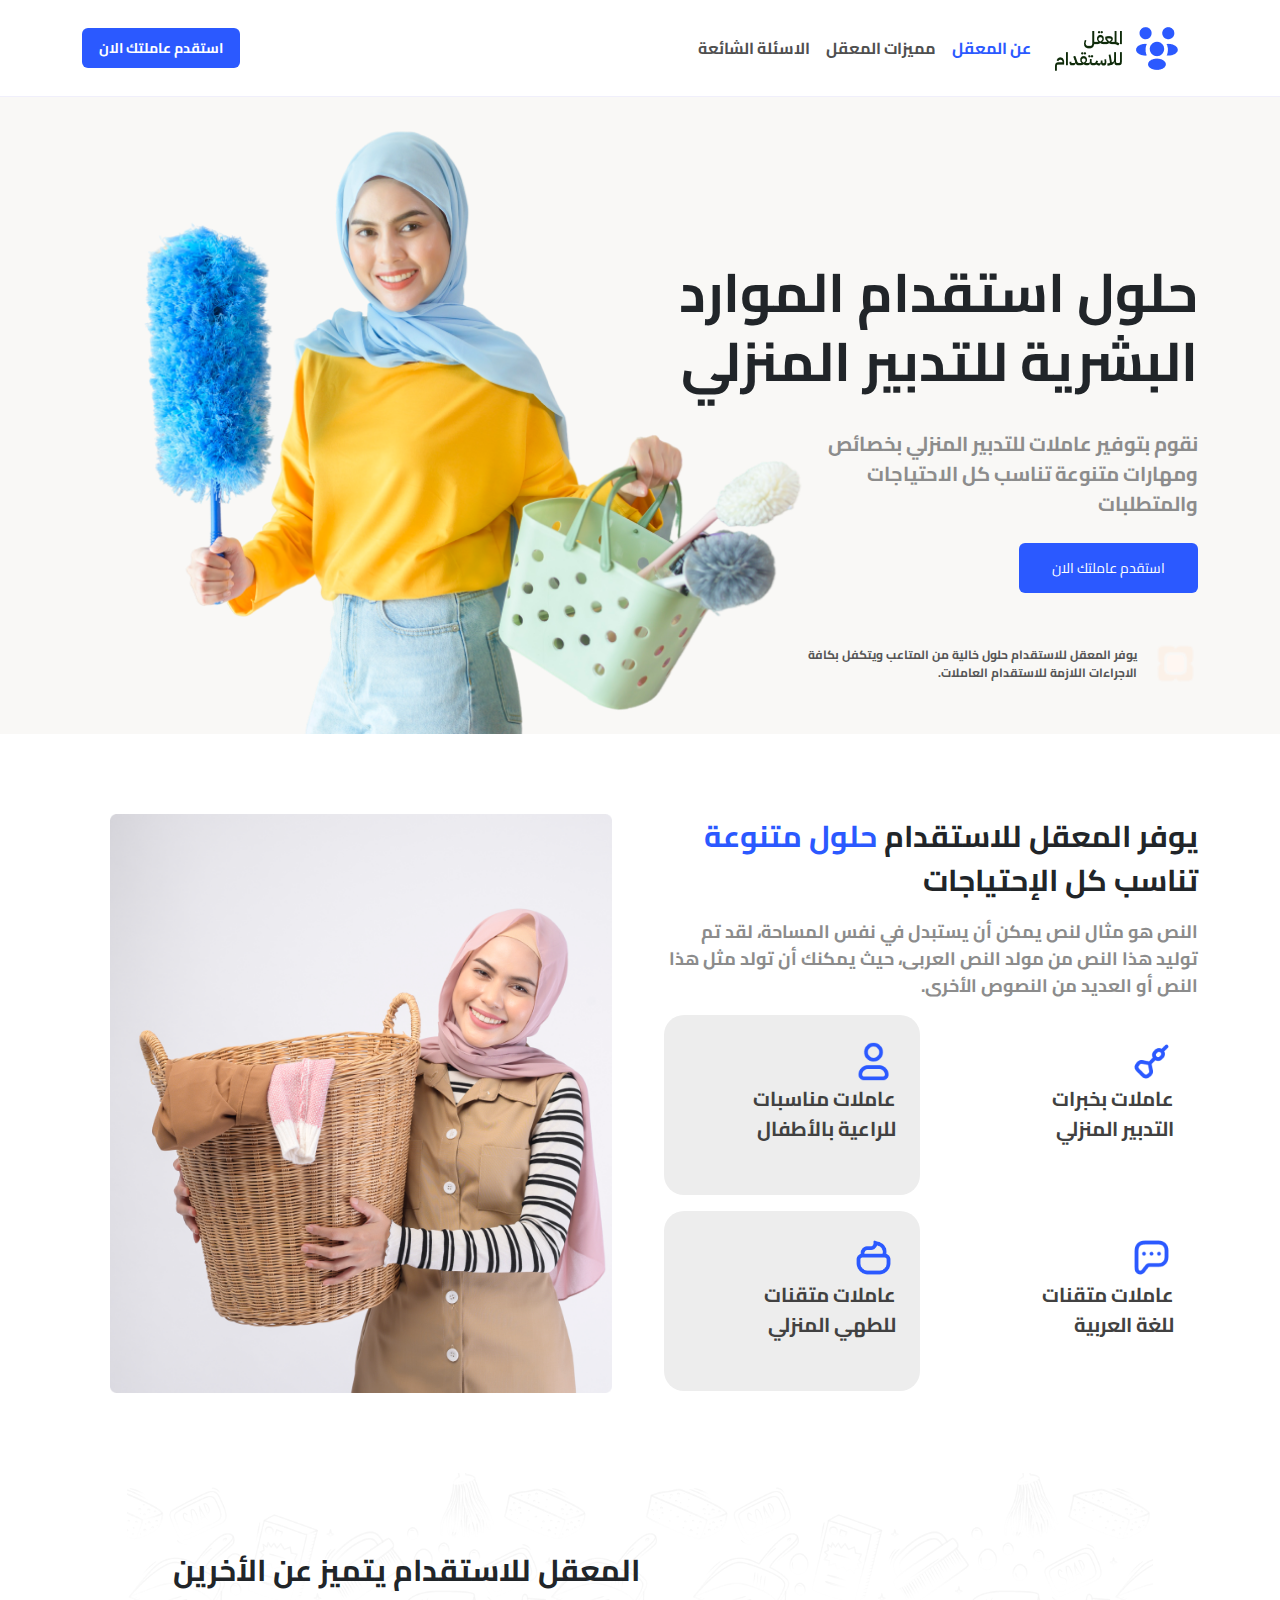
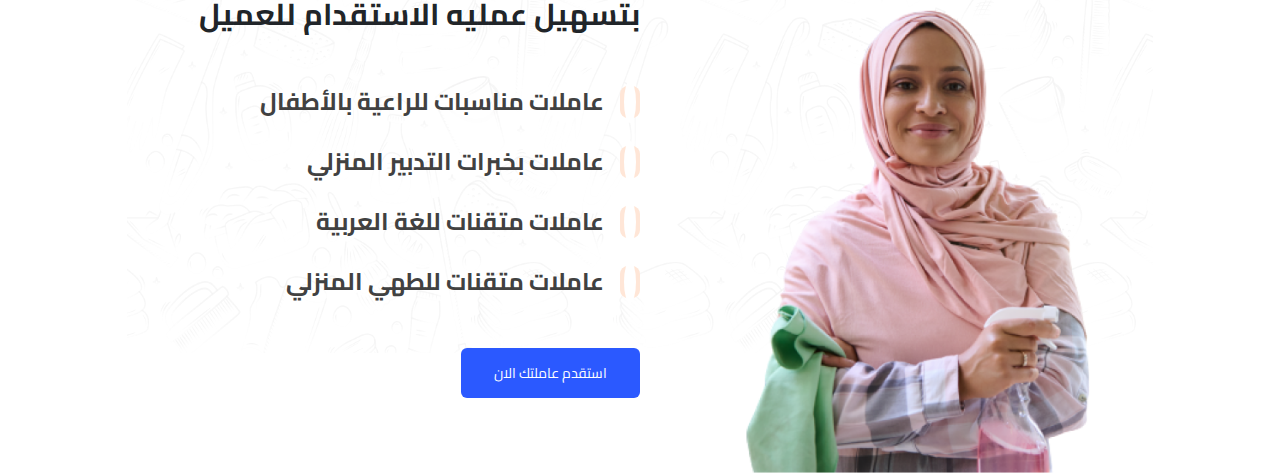
==== index.html @ 357e065f "3section" ====
<!DOCTYPE html>
<html lang="en" dir="rtl">

<head>
  <meta charset="UTF-8">
  <meta http-equiv="X-UA-Compatible" content="IE=edge">
  <meta name="viewport" content="width=device-width, initial-scale=1.0">
  <title> المعقل للاستقدام </title>
  <link rel="icon" type="image/x-icon" href="./images/people.png">
  <link rel="stylesheet" href="https://cdn.jsdelivr.net/npm/bootstrap-icons@1.9.1/font/bootstrap-icons.css">
  <link rel="stylesheet" href="https://cdnjs.cloudflare.com/ajax/libs/font-awesome/6.2.0/css/all.min.css"
    integrity="sha512-xh6O/CkQoPOWDdYTDqeRdPCVd1SpvCA9XXcUnZS2FmJNp1coAFzvtCN9BmamE+4aHK8yyUHUSCcJHgXloTyT2A=="
    crossorigin="anonymous" referrerpolicy="no-referrer" />
  <link href="./lib/bootstrap.min.css" rel="stylesheet">


  <link rel="stylesheet" href="./css/style.css">
  <link rel="stylesheet" href="./css/media.css">
</head>

<body>
  <header>
    <nav class="navbar navbar-expand-lg container">
      <div class="container-fluid">
        <a class="navbar-brand ms-3" href="#">
          <img src="./images/Group 33861.png" alt="logo">
        </a>
        <button class="navbar-toggler p-0" type="button" data-bs-toggle="collapse" data-bs-target="#navbarNavAltMarkup"
          aria-controls="navbarNavAltMarkup" aria-expanded="false" aria-label="Toggle navigation">
          <i class="bi bi-list"></i>
        </button>
        <div class="collapse navbar-collapse" id="navbarNavAltMarkup">
          <div class="d-flex navbar-nav flex-column flex-lg-row justify-content-between flex-grow-1 flex-wrap">
            <div class="d-flex flex-column flex-lg-row">
              <a class="nav-link active" href="#" aria-current="page">عن المعقل</a>
              <a class="nav-link" href="#">مميزات المعقل</a>
              <a class="nav-link" href="#">الاسئلة الشائعة </a>
            </div>
            <div class="d-flex flex-column flex-lg-row">
              <div class="d-flex">
                <a class="nav-link ms-2" href="#"> <i class="fa-brands fa-linkedin-in"></i></a>
                <a class="nav-link mx-2" href="#"><i class="fa-brands fa-twitter"></i></a>
                <a class="nav-link mx-2" href="#"><i class="fa-brands fa-facebook-f"></i></a>
              </div>
              <a class="nav-link btn d-flex align-items-center justify-content-center px-3 me-lg-4" href="#">استقدم
                عاملتك الان </a>
            </div>
          </div>
        </div>
      </div>
    </nav>
  </header>


  <section class="hero-section position-relative">
    <div class="container h-100">
      <div class="h-100 bg-image d-flex justify-content-end">
        <img src="./images/girl.png" alt="not found" />
      </div>
      <div class="content position-absolute top-0 h-100 d-flex flex-column justify-content-end pb-5">
        <h1>حلول استقدام الموارد البشرية للتدبير المنزلي</h1>
        <div class="w-40">
          <p class="font-20 my-3 my-lg-4">نقوم بتوفير عاملات للتدبير المنزلي بخصائص ومهارات متنوعة تناسب كل الاحتياجات
            والمتطلبات</p>
          <button class="btn mb-3 mb-lg-5">استقدم عاملتك الان</button>
          <div class="d-flex align-items-center">
            <img class="img-text ms-3" src="./images/Group 33863.png" alt="not found">
            <p class="font-12 m-0 text">يوفر المعقل للاستقدام حلول خالية من المتاعب ويتكفل بكافة الاجراءات اللازمة
              للاستقدام العاملات.</p>
          </div>
        </div>
      </div>
    </div>
  </section>

  <section class="section-two container d-flex flex-wrap">
    <div class="col-12 col-lg-6 ps-lg-4 h-100">
      <h3 class="mb-3">يوفر المعقل للاستقدام <span style="color: #2B59FF;">حلول متنوعة</span> تناسب كل الإحتياجات</h3>
      <p class="font-20 mb-3"> النص هو مثال لنص يمكن أن يستبدل في نفس المساحة، لقد تم توليد هذا النص من مولد النص العربى، حيث يمكنك أن تولد
        مثل هذا النص أو العديد من النصوص الأخرى.</p>
        <div class="d-flex flex-wrap justify-content-between"> 
          <div class="box mb-3">
            <img src="./images/Darts.png" alt="">
            <p class="font-24 w-75">عاملات بخبرات
              التدبير المنزلي</p>
          </div>
          <div class="box mb-3 bg">
            <img src="./images/User.png" alt="">
            <p class="font-24 w-75">عاملات مناسبات
              للراعية بالأطفال</p>
          </div>
          <div class="box mb-3">
            <img src="./images/Chat Dots.png" alt="">
            <p class="font-24 w-75">عاملات متقنات
              للغة العربية </p>
          </div>
          <div class="box mb-3 bg">
            <img src="./images/Cream.png" alt="">
            <p class="font-24 w-75">عاملات متقنات 
              للطهي المنزلي</p>
          </div>
        </div>
    </div>
    <div class="col-12 col-lg-6 h-100">
      <img src="./images/girl1.png" alt="not found">
    </div>
  </section>


  <section class="section-three position-relative">
    <div class="h-100">
      <img src="./images/Mask group (1).png" alt="">
    </div>
    <div class="position-absolute top-0 h-100 w-100 content">
      <div class="container h-100 d-flex flex-wrap-reverse align-items-center">
        <div class="h-100 col-12 col-md-6 d-flex align-items-end">
          <img src="./images/BG1.png" alt="">
        </div>
        <div class="col-12 col-md-6">
          <h3 class="mb-3 mb-md-5"> المعقل للاستقدام يتميز عن الأخرين بتسهيل عمليه الاستقدام للعميل</h3>
          <ul>
            <li class="d-flex align-items-center mb-2 mb-md-4">
              <span class="circle ms-3">
                <i class="fa-solid fa-check"></i>
              </span>
              <p class="m-0 font-28">عاملات مناسبات للراعية بالأطفال</p>
            </li>
            <li class="d-flex align-items-center mb-2 mb-md-4">
              <span class="circle ms-3">
                <i class="fa-solid fa-check"></i>
              </span>
              <p class="m-0 font-28">عاملات بخبرات التدبير المنزلي</p>
            </li>
            <li class="d-flex align-items-center mb-2 mb-md-4">
              <span class="circle ms-3">
                <i class="fa-solid fa-check"></i>
              </span>
              <p class="m-0 font-28">عاملات متقنات للغة العربية</p>
            </li>
            <li class="d-flex align-items-center mb-2 mb-md-4">
              <span class="circle ms-3">
                <i class="fa-solid fa-check"></i>
              </span>
              <p class="m-0 font-28">عاملات متقنات  للطهي المنزلي</p>
            </li>
          </ul>
          <button class="btn mt-3 mt-lg-4">استقدم عاملتك الان</button>

        </div>
      </div>
    </div>
  </section>
  <script src="./lib/bootstrap.bundle.min.js"> </script>
</body>

</html>
---- css/style.css ----
@import url('https://fonts.googleapis.com/css2?family=Cairo:wght@200;300;400;500;600;700;800;900;1000&display=swap');

* {
  margin: 0;
  padding: 0;
  box-sizing: border-box;
  font-family: 'Cairo', sans-serif;
}

img {
  width: 100%;
  height: 100%;
  object-fit: cover;
}

header {
  border-bottom: 1px solid #F0EFFB;
}

header .nav-link {
  color: #4F4F4F;
  font-weight: 700;
}

header .nav-link.active,
header .fa-brands:hover,
header .nav-link:hover {
  color: #2B59FF !important;
}

header .fa-brands {
  color: #7F7D7E;
}

nav {
  min-height: 96px;
}

.btn {
  font-size: 14px;
  background-color: #2B59FF;
  color: #fff !important;
}

.btn:hover {
  border: 1px solid #2B59FF;
  background-color: #fff;
  color: #2B59FF !important;
}

.navbar-toggler,
.navbar-toggler:focus {
  border: none;
  box-shadow: none;
}

/* hero section */
.hero-section {
  height: 637px;
  background-color: #F9F8F6;
}

.hero-section .bg-image img {
  width: 55%;
}

h1 {
  font-size: 64px;
  line-height: 89.6px;
  width: 50%;
  font-weight: 700;
}

.w-40 {
  width: 40%;
}

.section-three .btn ,
.hero-section .btn {
  height: 50px;
  padding: 0 2rem;
}

.hero-section .img-text {
  width: 45px;
  height: 45px;
}

/* section-two */

.section-two {
  height: 630px;
  margin: 5rem auto;
}

.section-two img {
  object-fit: contain;
  border-radius: 8px;
}

h3 {
  font-weight: 700;
  font-size: 36px;
  line-height: 54px;
}

.section-two .box {
  width: 48%;
  height: 191.11px;
  padding: 1.5rem;
  border-radius: 20px;
}

.bg {
  background: #EDEDED;
}

.section-two .box img {
  width: 45px;
  height: 45px;
}


/* section-three */
.section-three {
  height: 600px;
}

.section-three img {
  object-fit: contain;
  height: 80%;
}

.circle i {
  border-radius: 50%;
  padding: 6px;
  background-color: #fff;
}

.fa-check:before {
  color: #FF9E62;
}

.circle {
  background: #FFE6D7;
  padding: 4px;
  border-radius: 8px;
}
ul{
  list-style: none;
}

/* fonts */
.font-28 {
  font-size: 28px;
  color: #414141;
  font-weight: 700;
}
.font-24 {
  font-size: 24px;
  color: #414141;
  font-weight: 700;
}

.font-20 {
  font-size: 20px;
  color: #8C8C8C;
  font-weight: 700;
}

.font-12 {
  font-size: 12px;
  color: #555555;
  font-weight: 700;
}
---- css/media.css ----
/* // Large devices (desktops, less than 1200px) */
@media (max-width: 1399.98px) {

  .hero-section .bg-image img {
    width: 65%;
  }

  h1 {
    font-size: 54px;
    line-height: 69.6px;
  }
  h3 {
    font-size: 30px;
    line-height: 44px;
  }
  .font-24 {
    font-size: 20px;
  }
  .section-two .font-20 {
    font-size: 18px;
  }
  .section-two .box{
    height: 180px;
  }
  .section-two{
    height: 579px;
  }
  .font-28 {
  font-size: 24px;
  color: #414141;
  font-weight: 700;
}
}

/* // Large devices (desktops, less than 1200px) */
@media (max-width: 1199.98px) {
  .hero-section {
    height: 550px;
  }

  .bg-image {
    position: relative;
  }

  .hero-section .bg-image img {
    width: 60%;
    object-fit: contain;
    position: absolute;
    bottom: 0;
    height: auto;
  }

  h1 {
    font-size: 50px;
    line-height: 60px;
  }

  .hero-section .btn {
    height: 45px;
  }
  h3 {
    font-size: 25px;
    line-height: 34px;
  }
  .font-24 {
    font-size: 17px;
  }
  .section-two .font-20 {
    font-size: 16px;
  }
  .section-two .box{
    height: 180px;
  }
  .section-two {
    height: 555px;
    margin: 3rem auto;
  }
  .font-28 {
    font-size: 20px;
    color: #414141;
    font-weight: 700;
  }
}

/* // Medium devices (tablets, less than 992px) */
@media (max-width: 991.98px) {
  .navbar-brand {
    height: 50px;
  }

  nav {
    min-height: 50px;
  }

  header .nav-link {
    font-size: 14px;
  }

  .hero-section {
    height: 430px;
  }

  h1 {
    font-size: 35px;
    line-height: 40px;
    width: 70%;
  }

  .font-20 {
    font-size: 16px;
  }

  .w-40 {
    width: 50%;
  }

  .hero-section .bg-image img {
    width: 55%;
  }
  h3 {
    font-size: 20px;
    line-height: 30px;
  }
  .font-24 {
    font-size: 16px;
  }
  .section-two {
    height: auto;
  }
  .font-28 {
    font-size: 18px;
    color: #414141;
    font-weight: 700;
  }
  .section-three {
    height: 545px;
  }
  .section-three .content{
    height: auto !important;
  }
  
}

/* // Small devices (landscape phones, less than 768px) */
@media (max-width: 767.98px) {

  .hero-section {
    height: 345px;
  }

  h1 {
    font-size: 25px;
    line-height: 35px;
    width: 100%;
  }

  .w-40 {
    width: 60%;
  }

  .text{
    width: 70%;
  }

  .section-two .font-20 {
    font-size: 14px;
  }
  .font-28 {
    font-size: 16px;
    color: #414141;
    font-weight: 700;
  }
  .section-three img{
    height: 400px;
    margin-top: 1rem;
  }
}

/* // Extra small devices (portrait phones, less than 576px) */
@media (max-width: 575.98px) {
  .navbar-brand {
    height: 40px;
  }

  nav {
    min-height: 40px;
  }

  header .nav-link {
    font-size: 12px;
  }

  .nav-link.btn {
    font-size: 11px;
  }


  .hero-section {
    height: 330px;
  }

  h1 {
    font-size: 20px;
    line-height: 30px;
    width: 100%;
  }

  h3{
    font-size: 18px;
  }
  .w-40 {
    width: 90%;
  }
  .text{
    width: 40%;
  }
  .font-20 {
    font-size: 14px;
  }
  .font-12{
    font-size: 10px;
  }
  .hero-section .btn{
    height: 35px;
    padding: 0 1.5rem;
    font-size: 11px;
  }
  .section-two .box{
    min-height: 160px;
    height: auto;
    padding: 1rem;
    width: 49%;
  }
  .box .font-24{
    width: 100% !important;
  }
  .section-three img{
    height: 300px;
  }
}
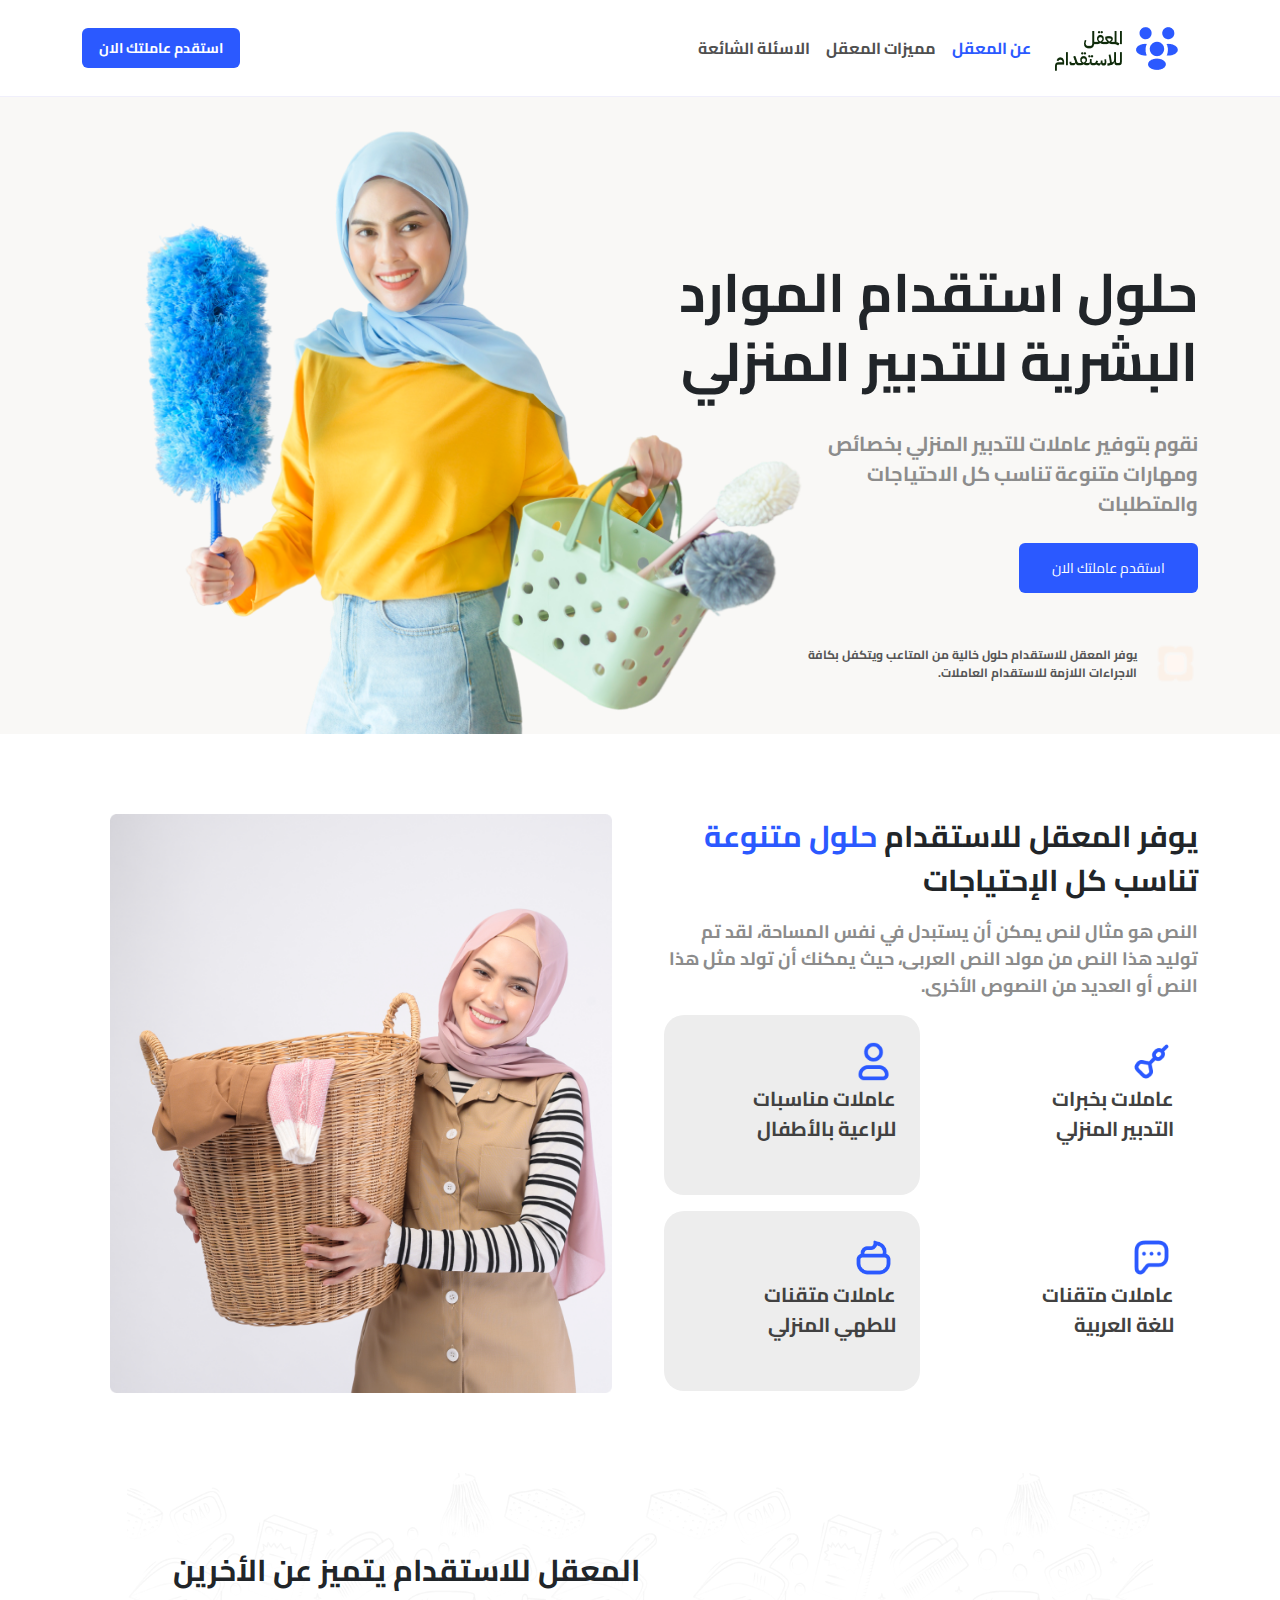
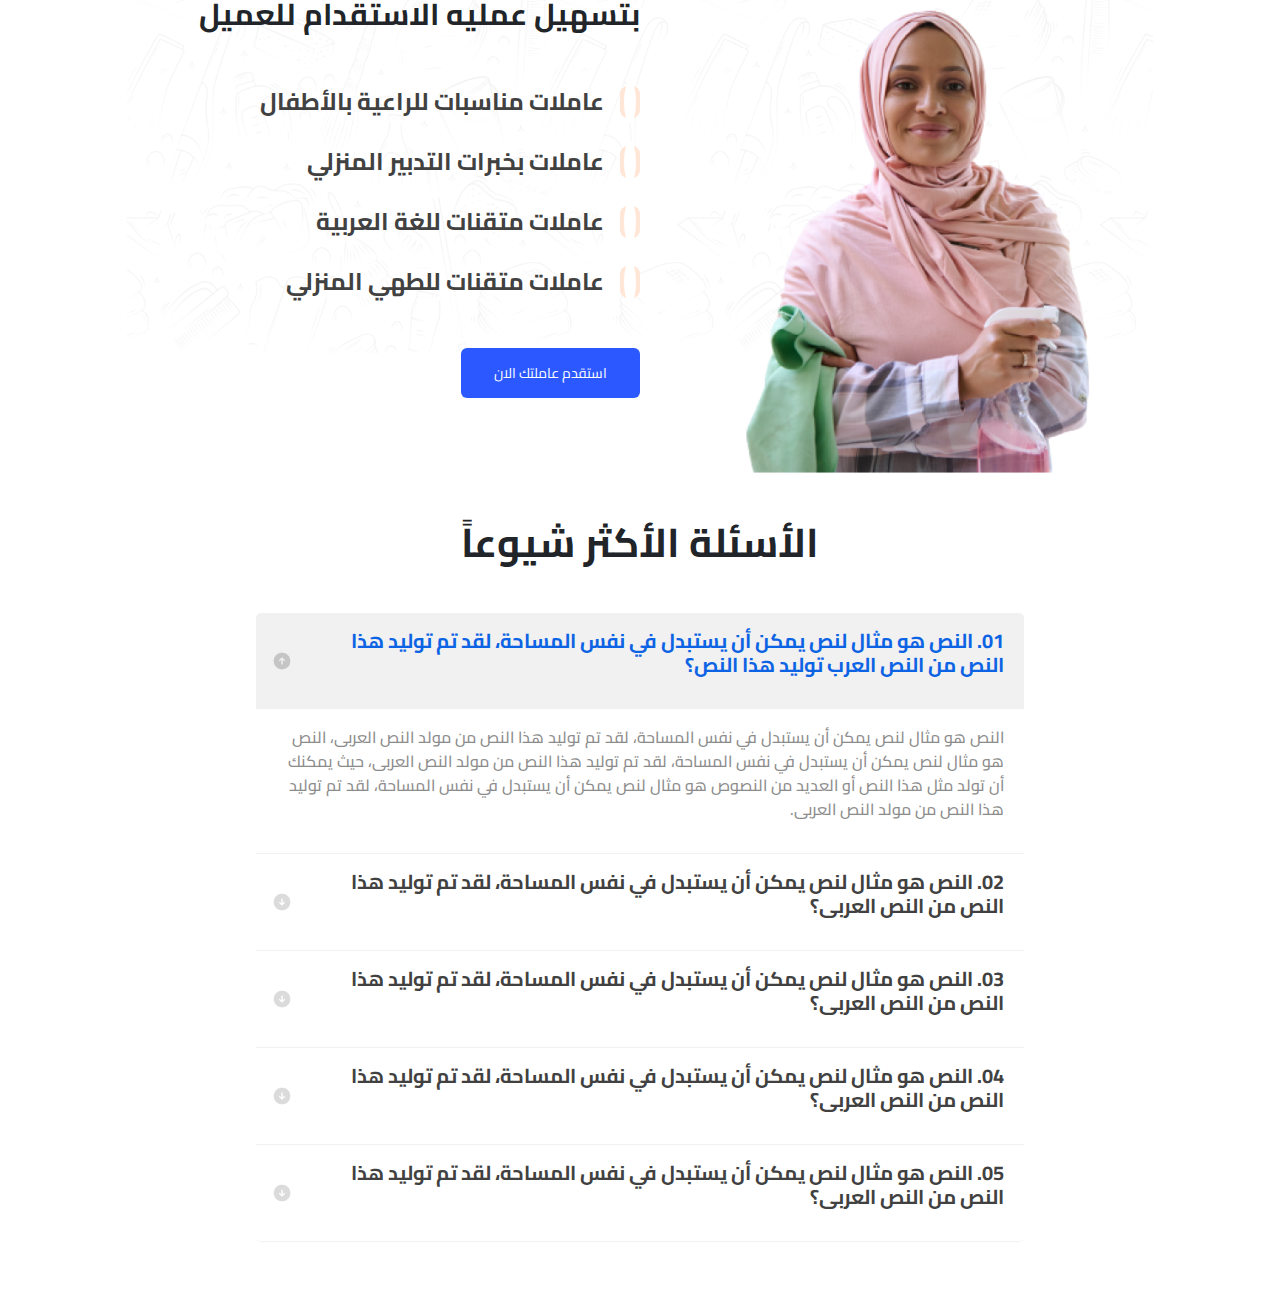
==== commit a9691442: "FAQ" ====
--- a/index.html
+++ b/index.html
@@ -76,30 +76,31 @@
   <section class="section-two container d-flex flex-wrap">
     <div class="col-12 col-lg-6 ps-lg-4 h-100">
       <h3 class="mb-3">يوفر المعقل للاستقدام <span style="color: #2B59FF;">حلول متنوعة</span> تناسب كل الإحتياجات</h3>
-      <p class="font-20 mb-3"> النص هو مثال لنص يمكن أن يستبدل في نفس المساحة، لقد تم توليد هذا النص من مولد النص العربى، حيث يمكنك أن تولد
+      <p class="font-20 mb-3"> النص هو مثال لنص يمكن أن يستبدل في نفس المساحة، لقد تم توليد هذا النص من مولد النص
+        العربى، حيث يمكنك أن تولد
         مثل هذا النص أو العديد من النصوص الأخرى.</p>
-        <div class="d-flex flex-wrap justify-content-between"> 
-          <div class="box mb-3">
-            <img src="./images/Darts.png" alt="">
-            <p class="font-24 w-75">عاملات بخبرات
-              التدبير المنزلي</p>
-          </div>
-          <div class="box mb-3 bg">
-            <img src="./images/User.png" alt="">
-            <p class="font-24 w-75">عاملات مناسبات
-              للراعية بالأطفال</p>
-          </div>
-          <div class="box mb-3">
-            <img src="./images/Chat Dots.png" alt="">
-            <p class="font-24 w-75">عاملات متقنات
-              للغة العربية </p>
-          </div>
-          <div class="box mb-3 bg">
-            <img src="./images/Cream.png" alt="">
-            <p class="font-24 w-75">عاملات متقنات 
-              للطهي المنزلي</p>
-          </div>
-        </div>
+      <div class="d-flex flex-wrap justify-content-between">
+        <div class="box mb-3">
+          <img src="./images/Darts.png" alt="">
+          <p class="font-24 w-75">عاملات بخبرات
+            التدبير المنزلي</p>
+        </div>
+        <div class="box mb-3 bg">
+          <img src="./images/User.png" alt="">
+          <p class="font-24 w-75">عاملات مناسبات
+            للراعية بالأطفال</p>
+        </div>
+        <div class="box mb-3">
+          <img src="./images/Chat Dots.png" alt="">
+          <p class="font-24 w-75">عاملات متقنات
+            للغة العربية </p>
+        </div>
+        <div class="box mb-3 bg">
+          <img src="./images/Cream.png" alt="">
+          <p class="font-24 w-75">عاملات متقنات
+            للطهي المنزلي</p>
+        </div>
+      </div>
     </div>
     <div class="col-12 col-lg-6 h-100">
       <img src="./images/girl1.png" alt="not found">
@@ -141,7 +142,7 @@
               <span class="circle ms-3">
                 <i class="fa-solid fa-check"></i>
               </span>
-              <p class="m-0 font-28">عاملات متقنات  للطهي المنزلي</p>
+              <p class="m-0 font-28">عاملات متقنات للطهي المنزلي</p>
             </li>
           </ul>
           <button class="btn mt-3 mt-lg-4">استقدم عاملتك الان</button>
@@ -150,6 +151,91 @@
       </div>
     </div>
   </section>
+
+
+  <section class="section-four my-5">
+    <h3 class="text-center font-48 mb-3 mb-md-5">الأسئلة الأكثر شيوعاً</h3>
+    <div class="accordion w-60" id="accordionExample">
+      <div class="accordion-item">
+        <h2 class="accordion-header" id="headingOne">
+          <button class="font-24 accordion-button" type="button" data-bs-toggle="collapse" data-bs-target="#collapseOne"
+            aria-expanded="true" aria-controls="collapseOne">
+            <p>
+              01. النص هو مثال لنص يمكن أن يستبدل في نفس المساحة، لقد تم توليد هذا النص من النص العرب توليد هذا النص؟
+            </p>
+          </button>
+        </h2>
+        <div id="collapseOne" class="accordion-collapse collapse show" aria-labelledby="headingOne"
+          data-bs-parent="#accordionExample">
+          <p class="accordion-body">
+            النص هو مثال لنص يمكن أن يستبدل في نفس المساحة، لقد تم توليد هذا النص من مولد النص العربى، النص هو مثال لنص
+            يمكن أن يستبدل في نفس المساحة، لقد تم توليد هذا النص من مولد النص العربى، حيث يمكنك أن تولد مثل هذا النص أو
+            العديد من النصوص هو مثال لنص يمكن أن يستبدل في نفس المساحة، لقد تم توليد هذا النص من مولد النص العربى. </p>
+        </div>
+      </div>
+      <div class="accordion-item">
+        <h2 class="accordion-header" id="headingTwo">
+          <button class="font-24 accordion-button collapsed" type="button" data-bs-toggle="collapse"
+            data-bs-target="#collapseTwo" aria-expanded="false" aria-controls="collapseTwo">
+            <p>02. النص هو مثال لنص يمكن أن يستبدل في نفس المساحة، لقد تم توليد هذا النص من النص العربى؟</p>
+          </button>
+        </h2>
+        <div id="collapseTwo" class="accordion-collapse collapse" aria-labelledby="headingTwo"
+          data-bs-parent="#accordionExample">
+          <p class="accordion-body">
+            النص هو مثال لنص يمكن أن يستبدل في نفس المساحة، لقد تم توليد هذا النص من مولد النص العربى، النص هو مثال لنص
+            يمكن أن يستبدل في نفس المساحة، لقد تم توليد هذا النص من مولد النص العربى، حيث يمكنك أن تولد مثل هذا النص أو
+            العديد من النصوص هو مثال لنص يمكن أن يستبدل في نفس المساحة، لقد تم توليد هذا النص من مولد النص العربى. </p>
+        </div>
+      </div>
+      <div class="accordion-item">
+        <h2 class="accordion-header" id="headingThree">
+          <button class="font-24 accordion-button collapsed" type="button" data-bs-toggle="collapse"
+            data-bs-target="#collapseThree" aria-expanded="false" aria-controls="collapseThree">
+            <p>03. النص هو مثال لنص يمكن أن يستبدل في نفس المساحة، لقد تم توليد هذا النص من النص العربى؟</p>
+          </button>
+        </h2>
+        <div id="collapseThree" class="accordion-collapse collapse" aria-labelledby="headingThree"
+          data-bs-parent="#accordionExample">
+          <p class="accordion-body">
+            النص هو مثال لنص يمكن أن يستبدل في نفس المساحة، لقد تم توليد هذا النص من مولد النص العربى، النص هو مثال لنص
+            يمكن أن يستبدل في نفس المساحة، لقد تم توليد هذا النص من مولد النص العربى، حيث يمكنك أن تولد مثل هذا النص أو
+            العديد من النصوص هو مثال لنص يمكن أن يستبدل في نفس المساحة، لقد تم توليد هذا النص من مولد النص العربى. </p>
+        </div>
+      </div>
+      <div class="accordion-item">
+        <h2 class="accordion-header" id="headingThree">
+          <button class="font-24 accordion-button collapsed" type="button" data-bs-toggle="collapse"
+            data-bs-target="#collapseFour" aria-expanded="false" aria-controls="collapseFour">
+            <p>04. النص هو مثال لنص يمكن أن يستبدل في نفس المساحة، لقد تم توليد هذا النص من النص العربى؟</p>
+          </button>
+        </h2>
+        <div id="collapseFour" class="accordion-collapse collapse" aria-labelledby="headingFour"
+          data-bs-parent="#accordionExample">
+          <p class="accordion-body">
+            النص هو مثال لنص يمكن أن يستبدل في نفس المساحة، لقد تم توليد هذا النص من مولد النص العربى، النص هو مثال لنص
+            يمكن أن يستبدل في نفس المساحة، لقد تم توليد هذا النص من مولد النص العربى، حيث يمكنك أن تولد مثل هذا النص أو
+            العديد من النصوص هو مثال لنص يمكن أن يستبدل في نفس المساحة، لقد تم توليد هذا النص من مولد النص العربى. </p>
+        </div>
+      </div>
+      <div class="accordion-item">
+        <h2 class="accordion-header" id="headingThree">
+          <button class="font-24 accordion-button collapsed" type="button" data-bs-toggle="collapse"
+            data-bs-target="#collapseFive" aria-expanded="false" aria-controls="collapseFive">
+            <p>05. النص هو مثال لنص يمكن أن يستبدل في نفس المساحة، لقد تم توليد هذا النص من النص العربى؟</p>
+          </button>
+        </h2>
+        <div id="collapseFive" class="accordion-collapse collapse" aria-labelledby="headingFive"
+          data-bs-parent="#accordionExample">
+          <p class="accordion-body">
+            النص هو مثال لنص يمكن أن يستبدل في نفس المساحة، لقد تم توليد هذا النص من مولد النص العربى، النص هو مثال لنص
+            يمكن أن يستبدل في نفس المساحة، لقد تم توليد هذا النص من مولد النص العربى، حيث يمكنك أن تولد مثل هذا النص أو
+            العديد من النصوص هو مثال لنص يمكن أن يستبدل في نفس المساحة، لقد تم توليد هذا النص من مولد النص العربى. </p>
+        </div>
+      </div>
+    </div>
+  </section>
+
   <script src="./lib/bootstrap.bundle.min.js"> </script>
 </body>
 
--- a/css/style.css
+++ b/css/style.css
@@ -75,7 +75,7 @@
   width: 40%;
 }
 
-.section-three .btn ,
+.section-three .btn,
 .hero-section .btn {
   height: 50px;
   padding: 0 2rem;
@@ -146,16 +146,66 @@
   padding: 4px;
   border-radius: 8px;
 }
-ul{
+
+ul {
   list-style: none;
 }
 
+
+/* section-four */
+.section-four {}
+
+.accordion-button::after {
+  position: absolute;
+  left: 16px;
+  background-image: url(../images/arrow-down.png);
+}
+
+.accordion-button:not(.collapsed)::after {
+  background-image: url(../images/arrow-up.png);
+  transform: none;
+}
+
+.w-60 {
+  width: 60%;
+  margin: auto;
+}
+
+.accordion-header p {
+  width: 95%;
+  text-align: right;
+}
+
+.accordion-item {
+  border: none;
+  border-bottom: 1px solid #F1F1F1;
+  box-shadow: none;
+}
+.accordion-button:not(.collapsed),
+.accordion-button:focus{
+  box-shadow: none;
+  background-color: #F1F1F1;
+  border: none;
+  outline: none;
+}
+.accordion-body{
+  color: #8C8C8C;
+  font-size: 16px;
+  font-weight: 500;
+}
+
+
 /* fonts */
+.font-48 {
+  font-size: 48px;
+}
+
 .font-28 {
   font-size: 28px;
   color: #414141;
   font-weight: 700;
 }
+
 .font-24 {
   font-size: 24px;
   color: #414141;
--- a/css/media.css
+++ b/css/media.css
@@ -9,27 +9,37 @@
     font-size: 54px;
     line-height: 69.6px;
   }
+
   h3 {
     font-size: 30px;
     line-height: 44px;
   }
+
   .font-24 {
     font-size: 20px;
   }
+
   .section-two .font-20 {
     font-size: 18px;
   }
-  .section-two .box{
+
+  .section-two .box {
     height: 180px;
   }
-  .section-two{
+
+  .section-two {
     height: 579px;
   }
-  .font-28 {
-  font-size: 24px;
-  color: #414141;
-  font-weight: 700;
-}
+
+  .font-28 {
+    font-size: 24px;
+    color: #414141;
+    font-weight: 700;
+  }
+
+  .font-48 {
+    font-size: 40px;
+  }
 }
 
 /* // Large devices (desktops, less than 1200px) */
@@ -58,27 +68,36 @@
   .hero-section .btn {
     height: 45px;
   }
+
   h3 {
     font-size: 25px;
     line-height: 34px;
   }
+
   .font-24 {
     font-size: 17px;
   }
+
   .section-two .font-20 {
     font-size: 16px;
   }
-  .section-two .box{
+
+  .section-two .box {
     height: 180px;
   }
+
   .section-two {
     height: 555px;
     margin: 3rem auto;
   }
-  .font-28 {
-    font-size: 20px;
-    color: #414141;
-    font-weight: 700;
+
+  .font-28 {
+    font-size: 20px;
+    color: #414141;
+    font-weight: 700;
+  }
+  .font-48 {
+    font-size: 35px;
   }
 }
 
@@ -117,32 +136,43 @@
   .hero-section .bg-image img {
     width: 55%;
   }
+
   h3 {
     font-size: 20px;
     line-height: 30px;
   }
+
   .font-24 {
     font-size: 16px;
   }
+
   .section-two {
     height: auto;
   }
+
   .font-28 {
     font-size: 18px;
     color: #414141;
     font-weight: 700;
   }
+
   .section-three {
-    height: 545px;
-  }
-  .section-three .content{
+    height: 450px;
+  }
+
+  .section-three .content {
     height: auto !important;
   }
-  
+  .font-48 {
+    font-size: 30px;
+  }
 }
 
 /* // Small devices (landscape phones, less than 768px) */
 @media (max-width: 767.98px) {
+  .section-three {
+    height: 750px;
+  }
 
   .hero-section {
     height: 345px;
@@ -158,26 +188,39 @@
     width: 60%;
   }
 
-  .text{
+  .text {
     width: 70%;
   }
 
   .section-two .font-20 {
     font-size: 14px;
   }
-  .font-28 {
-    font-size: 16px;
-    color: #414141;
-    font-weight: 700;
-  }
-  .section-three img{
+
+  .font-28 {
+    font-size: 16px;
+    color: #414141;
+    font-weight: 700;
+  }
+
+  .section-three img {
     height: 400px;
     margin-top: 1rem;
   }
+
+  .w-60 {
+    width: 80%;
+  }
+  .font-48 {
+    font-size: 25px;
+  }
 }
 
 /* // Extra small devices (portrait phones, less than 576px) */
 @media (max-width: 575.98px) {
+  .w-60 {
+    width: 90%;
+  }
+
   .navbar-brand {
     height: 40px;
   }
@@ -205,36 +248,51 @@
     width: 100%;
   }
 
-  h3{
+  h3 {
     font-size: 18px;
   }
+
   .w-40 {
     width: 90%;
   }
-  .text{
+
+  .text {
     width: 40%;
   }
+
   .font-20 {
     font-size: 14px;
   }
-  .font-12{
+
+  .font-12 {
     font-size: 10px;
   }
-  .hero-section .btn{
+
+  .hero-section .btn {
     height: 35px;
     padding: 0 1.5rem;
     font-size: 11px;
   }
-  .section-two .box{
+
+  .section-two .box {
     min-height: 160px;
     height: auto;
     padding: 1rem;
     width: 49%;
   }
-  .box .font-24{
+
+  .box .font-24 {
     width: 100% !important;
   }
-  .section-three img{
+
+  .section-three img {
     height: 300px;
   }
+
+  .section-three {
+    height: 650px;
+  }
+  .font-48 {
+    font-size: 22px;
+  }
 }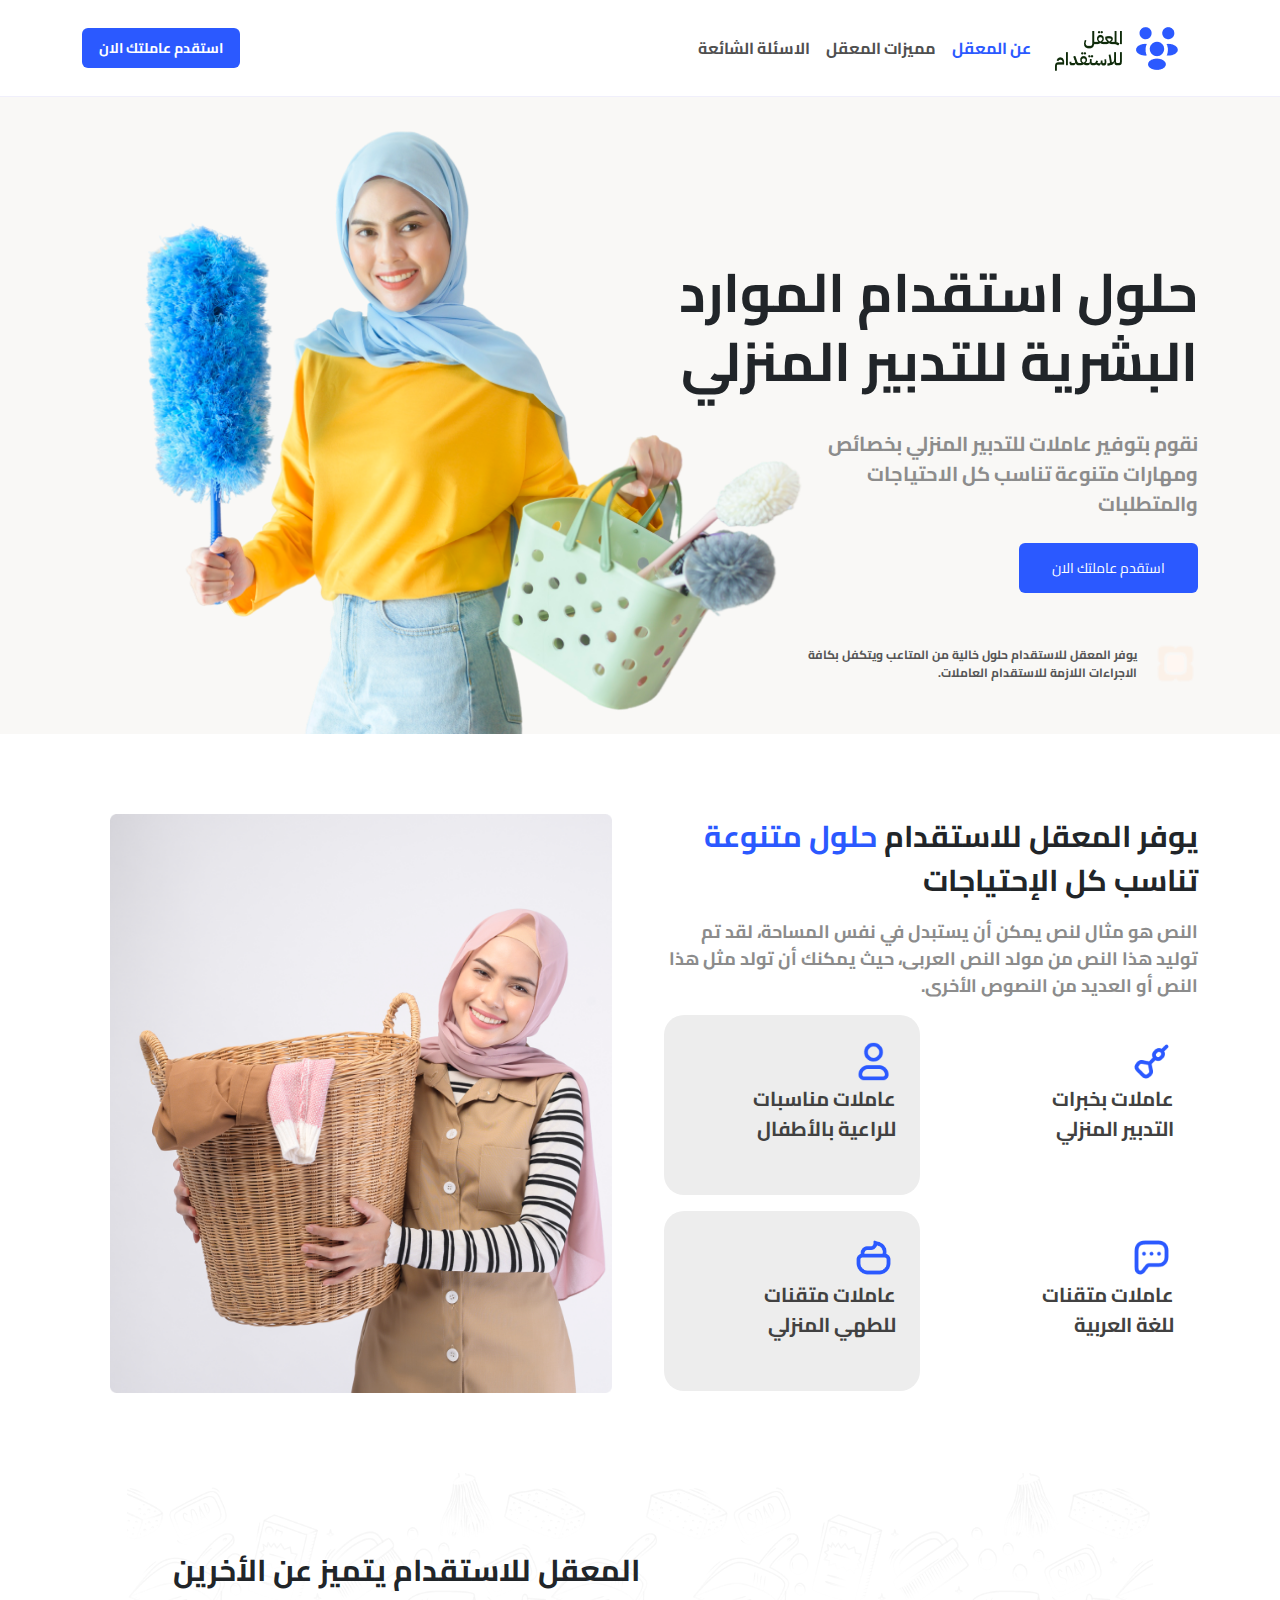
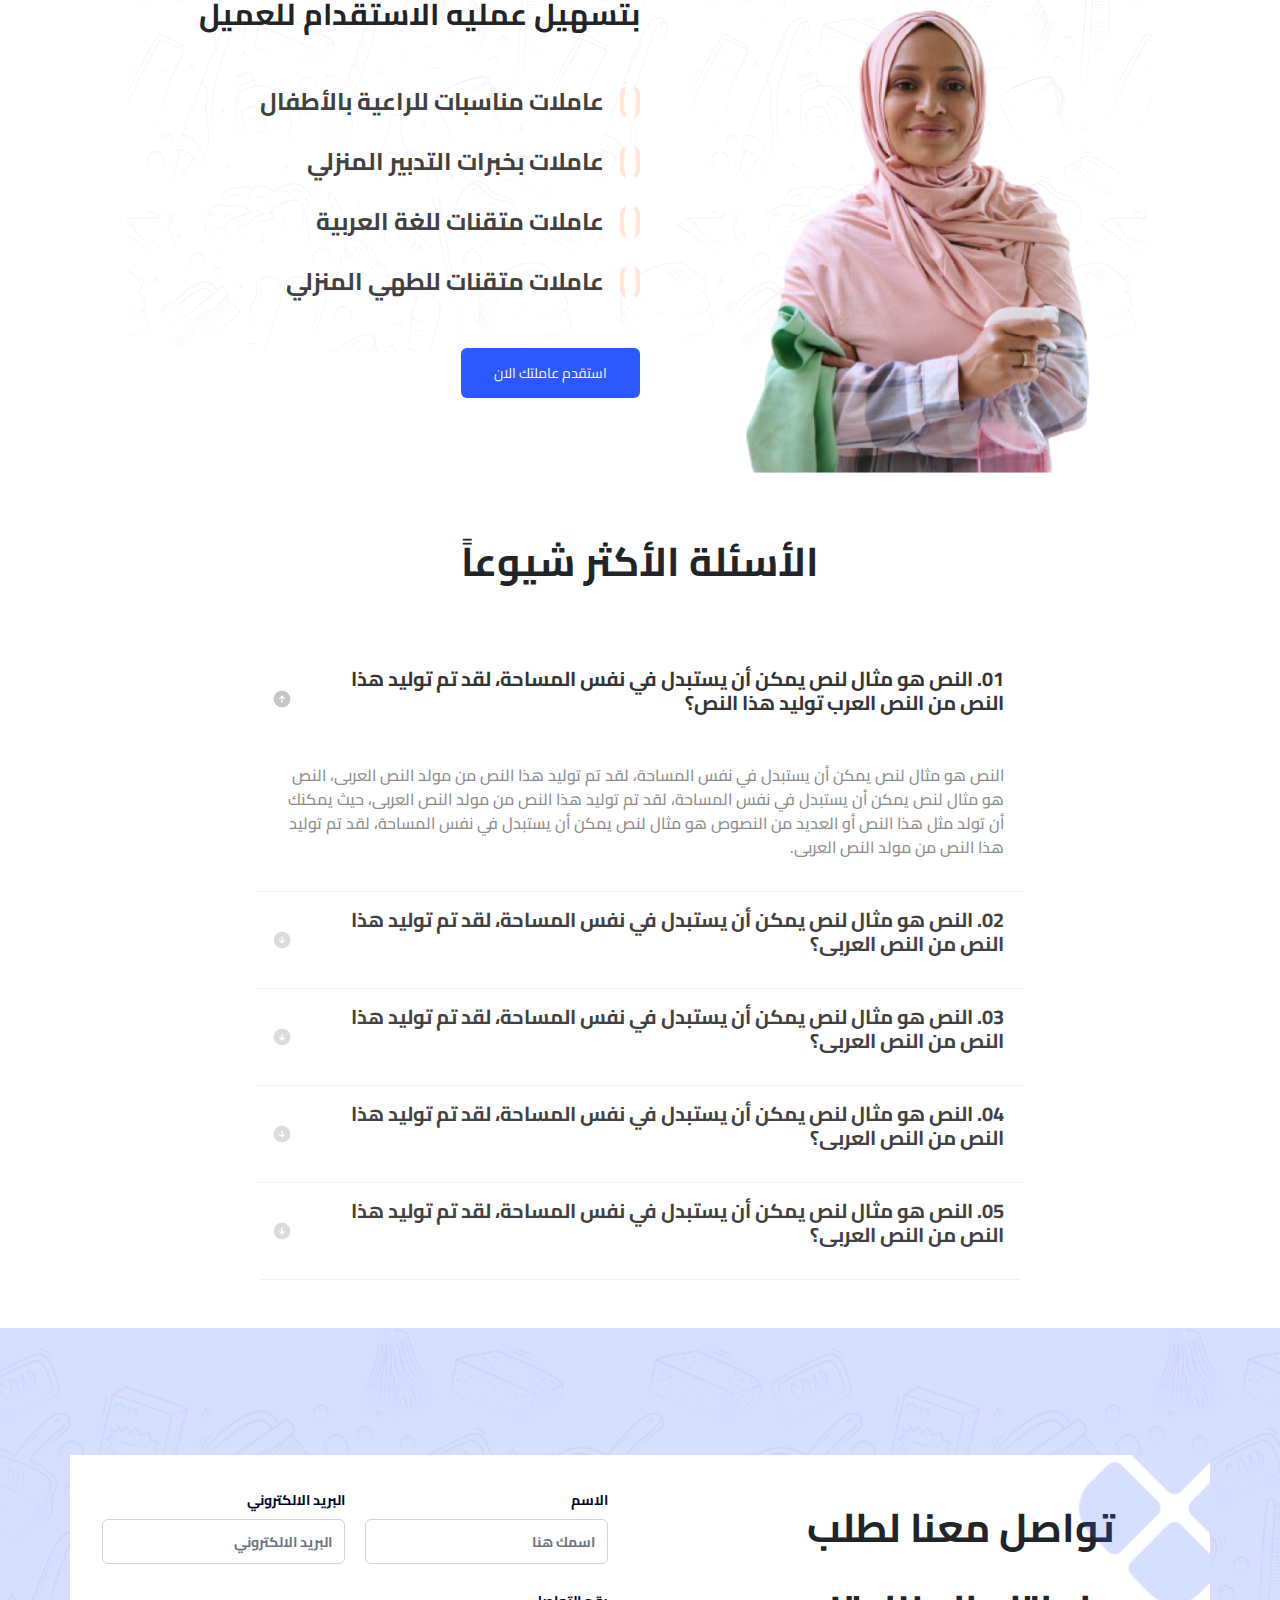
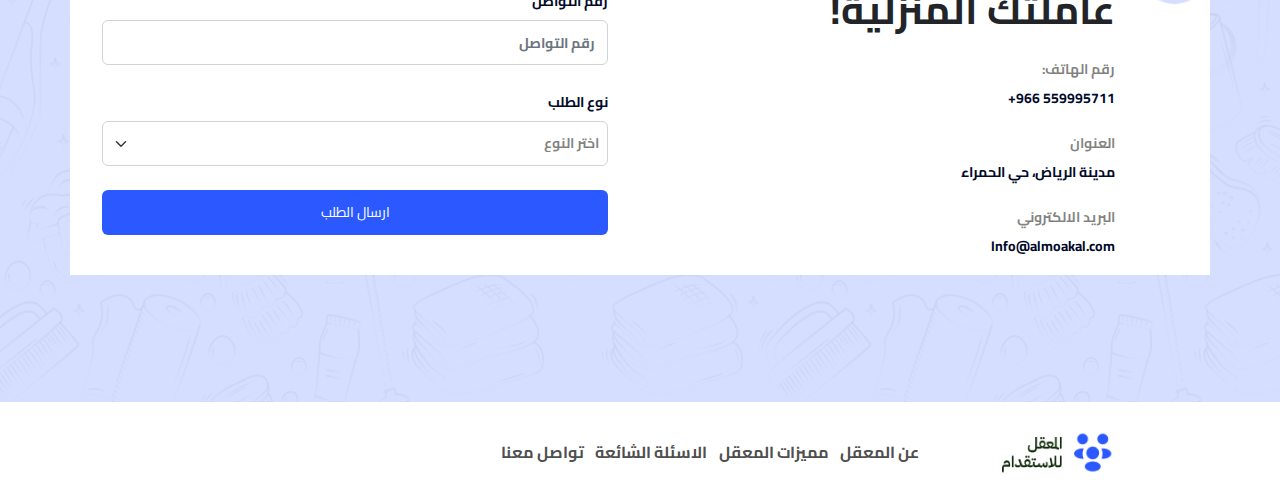
==== commit 1ae5c418: "footer" ====
--- a/index.html
+++ b/index.html
@@ -236,6 +236,84 @@
     </div>
   </section>
 
+  <section class="section-five position-relative d-flex align-items-center justify-content-center">
+    <div class="w-100 h-100">
+      <img src="./images/Mask group3.png" alt="">
+    </div>
+    <div class="container position-absolute p-0 col-11 col-md-12">
+      <div class="position-relative d-flex flex-wrap h-100">
+        <img src="./images/main-component.png" class="position-absolute icon" alt="">
+        <div class="col-12 col-md-6 h-100 box pb-0 d-flex">
+          <div class="w-75 m-auto">
+            <h3 class="font-48">تواصل معنا لطلب عاملتك المنزلية!</h3>
+            <div class="mb-4">
+              <p class="font-14 mb-2">رقم الهاتف:</p>
+              <p class="font-color text-end" dir="ltr">+966 559995711</p>
+            </div>
+            <div class="mb-4">
+              <p class="font-14 mb-2">العنوان</p>
+              <p class="font-color">مدينة الرياض، حي الحمراء</p>
+            </div>
+            <div class="mb-4">
+              <p class="font-14 mb-2">البريد الالكتروني</p>
+              <p class="font-color">Info@almoakal.com</p>
+            </div>
+          </div>
+        </div>
+        <form class="col-12 col-md-6 h-100 box">
+          <div class="d-flex justify-content-between flex-wrap">
+            <div class="mb-2 mb-md-4 input-box">
+              <label for="exampleFormControlInput1" class="form-label font-color"> الاسم</label>
+              <input type="text" class="form-control font-14" id="exampleFormControlInput1" placeholder="اسمك هنا">
+            </div>
+            <div class="mb-2 mb-md-4 input-box">
+              <label for="exampleFormControlInput2" class="form-label font-color"> البريد الالكتروني</label>
+              <input type="text" class="form-control font-14" id="exampleFormControlInput2"
+                placeholder="البريد الالكتروني">
+            </div>
+          </div>
+          <div class="mb-2 mb-md-4">
+            <label for="exampleFormControlInput3" class="form-label font-color"> رقم التواصل</label>
+            <input type="text" class="form-control font-14" id="exampleFormControlInput3" placeholder="رقم التواصل">
+          </div>
+          <div class="mb-2 mb-md-4">
+            <label for="exampleFormControlInput3" class="form-label font-color">نوع الطلب </label>
+            <div class="form-floating">
+              <select class="form-select p-2 font-14" id="floatingSelect" aria-label="Floating label select example">
+                <option class="font-14" selected disabled>اختر النوع</option>
+                <option class="font-14" value="1">One</option>
+                <option class="font-14" value="2">Two</option>
+                <option class="font-14" value="3">Three</option>
+              </select>
+            </div>
+          </div>
+          <button class="btn mb-2 mb-lg-5 w-100 send">ارسال الطلب</button>
+
+        </form>
+      </div>
+    </div>
+  </section>
+
+
+  <footer class="container d-flex align-items-center flex-wrap position-relative">
+    <div class="h-45 col-3">
+      <img src="./images/Group 33861.png" alt="">
+    </div>
+    <div class="d-flex flex-wrap gap-2 col-12 col-md-9 justify-content-between"> 
+      <div class="d-flex col-11 col-lg-6 justify-content-between">
+        <a class="nav-link" href="#">عن المعقل</a>
+        <a class="nav-link" href="#">مميزات المعقل</a>
+        <a class="nav-link" href="#">الاسئلة الشائعة </a>
+        <a class="nav-link" href="#"> تواصل معنا </a>
+      </div>
+      <div class="col-3 d-flex justify-content-between social">
+        <a class="nav-link ms-2" href="#"> <i class="fa-brands fa-instagram"></i></a>
+        <a class="nav-link mx-2" href="#"><i class="fa-brands fa-twitter"></i></a>
+        <a class="nav-link mx-2" href="#"><i class="fa-brands fa-facebook-f"></i></a>
+      </div>
+    </div>
+  </footer>
+
   <script src="./lib/bootstrap.bundle.min.js"> </script>
 </body>
 
--- a/css/style.css
+++ b/css/style.css
@@ -17,7 +17,8 @@
   border-bottom: 1px solid #F0EFFB;
 }
 
-header .nav-link {
+header .nav-link,
+footer .nav-link {
   color: #4F4F4F;
   font-weight: 700;
 }
@@ -176,28 +177,89 @@
   text-align: right;
 }
 
+.accordion-button:not(.collapsed) {
+  color: #353535;
+}
+
 .accordion-item {
   border: none;
   border-bottom: 1px solid #F1F1F1;
   box-shadow: none;
 }
+
 .accordion-button:not(.collapsed),
-.accordion-button:focus{
-  box-shadow: none;
-  background-color: #F1F1F1;
+.accordion-button:focus {
+  box-shadow: none;
+  background-color: transparent;
   border: none;
   outline: none;
 }
-.accordion-body{
+
+.accordion-body {
   color: #8C8C8C;
   font-size: 16px;
   font-weight: 500;
 }
 
+/* section five */
+.section-five {
+  background-color: #D5DEFF;
+  height: 674px;
+}
+
+.section-five .container {
+  background-color: #fff;
+  height: 420px;
+}
+
+.section-five .icon {
+  height: 150px;
+  width: 150px;
+}
+
+.section-five .box {
+  padding: 2rem;
+}
+
+.section-five .input-box {
+  width: 48%;
+}
+
+input,
+.send {
+  height: 45px;
+}
+
+.form-select:focus,
+.form-control:focus {
+  outline: none;
+  box-shadow: none;
+  border-color: #ced4da;
+}
+
+.form-select {
+  background-position: 10px;
+  height: 45px !important;
+  font-weight: 700;
+  color: #231F2091;
+}
+
+/* footer */
+footer {
+  height: 100px;
+}
+footer .h-45{
+  height: 45px;
+  /* width: 200px; */
+}
+.h-45 img{
+  object-fit: contain;
+}
 
 /* fonts */
 .font-48 {
   font-size: 48px;
+  line-height: 72px;
 }
 
 .font-28 {
@@ -218,6 +280,17 @@
   font-weight: 700;
 }
 
+.font-14,
+.font-color {
+  font-size: 14px;
+  color: #231F2091;
+  font-weight: 700;
+}
+
+.font-color {
+  color: #000929;
+}
+
 .font-12 {
   font-size: 12px;
   color: #555555;
--- a/css/media.css
+++ b/css/media.css
@@ -39,6 +39,7 @@
 
   .font-48 {
     font-size: 40px;
+    line-height: 82px;
   }
 }
 
@@ -96,8 +97,13 @@
     color: #414141;
     font-weight: 700;
   }
+
   .font-48 {
     font-size: 35px;
+    line-height: 50px;
+  }
+  .section-five{
+    height: 650px;
   }
 }
 
@@ -163,13 +169,32 @@
   .section-three .content {
     height: auto !important;
   }
+
   .font-48 {
     font-size: 30px;
-  }
+    line-height: 40px;
+  }
+
+  .section-five .box {
+    height: auto !important;
+  }
+  input, .send,.form-select {
+    height: 40px !important;
+  }
+  .section-five .w-75{
+    width: 90% !important;
+  }
+  .section-five{
+    height: 600px;
+  }
+  
 }
 
 /* // Small devices (landscape phones, less than 768px) */
 @media (max-width: 767.98px) {
+  .section-five form.box{
+    padding-top: 0 !important;
+  }
   .section-three {
     height: 750px;
   }
@@ -210,8 +235,19 @@
   .w-60 {
     width: 80%;
   }
+
   .font-48 {
     font-size: 25px;
+    line-height: 35px;
+  }
+  .section-five .container{
+    height: auto !important;
+  }
+  .section-five{
+    height: 750px;
+  }
+  footer .nav-link {
+    font-size: 11px;
   }
 }
 
@@ -292,7 +328,35 @@
   .section-three {
     height: 650px;
   }
+
   .font-48 {
     font-size: 22px;
+    line-height: 30px;
+  }
+
+  .font-14,
+  .font-color {
+    font-size: 12px;
+  }
+  .section-five .w-75{
+    width: 100% !important;
+  }
+  .section-five .input-box {
+    width: 100%;
+  }
+  .section-five{
+    height: 800px;
+  }
+  footer .h-45{
+    height: 35px;
+  }
+  footer .social{
+    position: absolute;
+    top: 25px;
+    left: 16px;
+  }
+  footer{
+    padding: 10px 0;
+    height: 90px;
   }
 }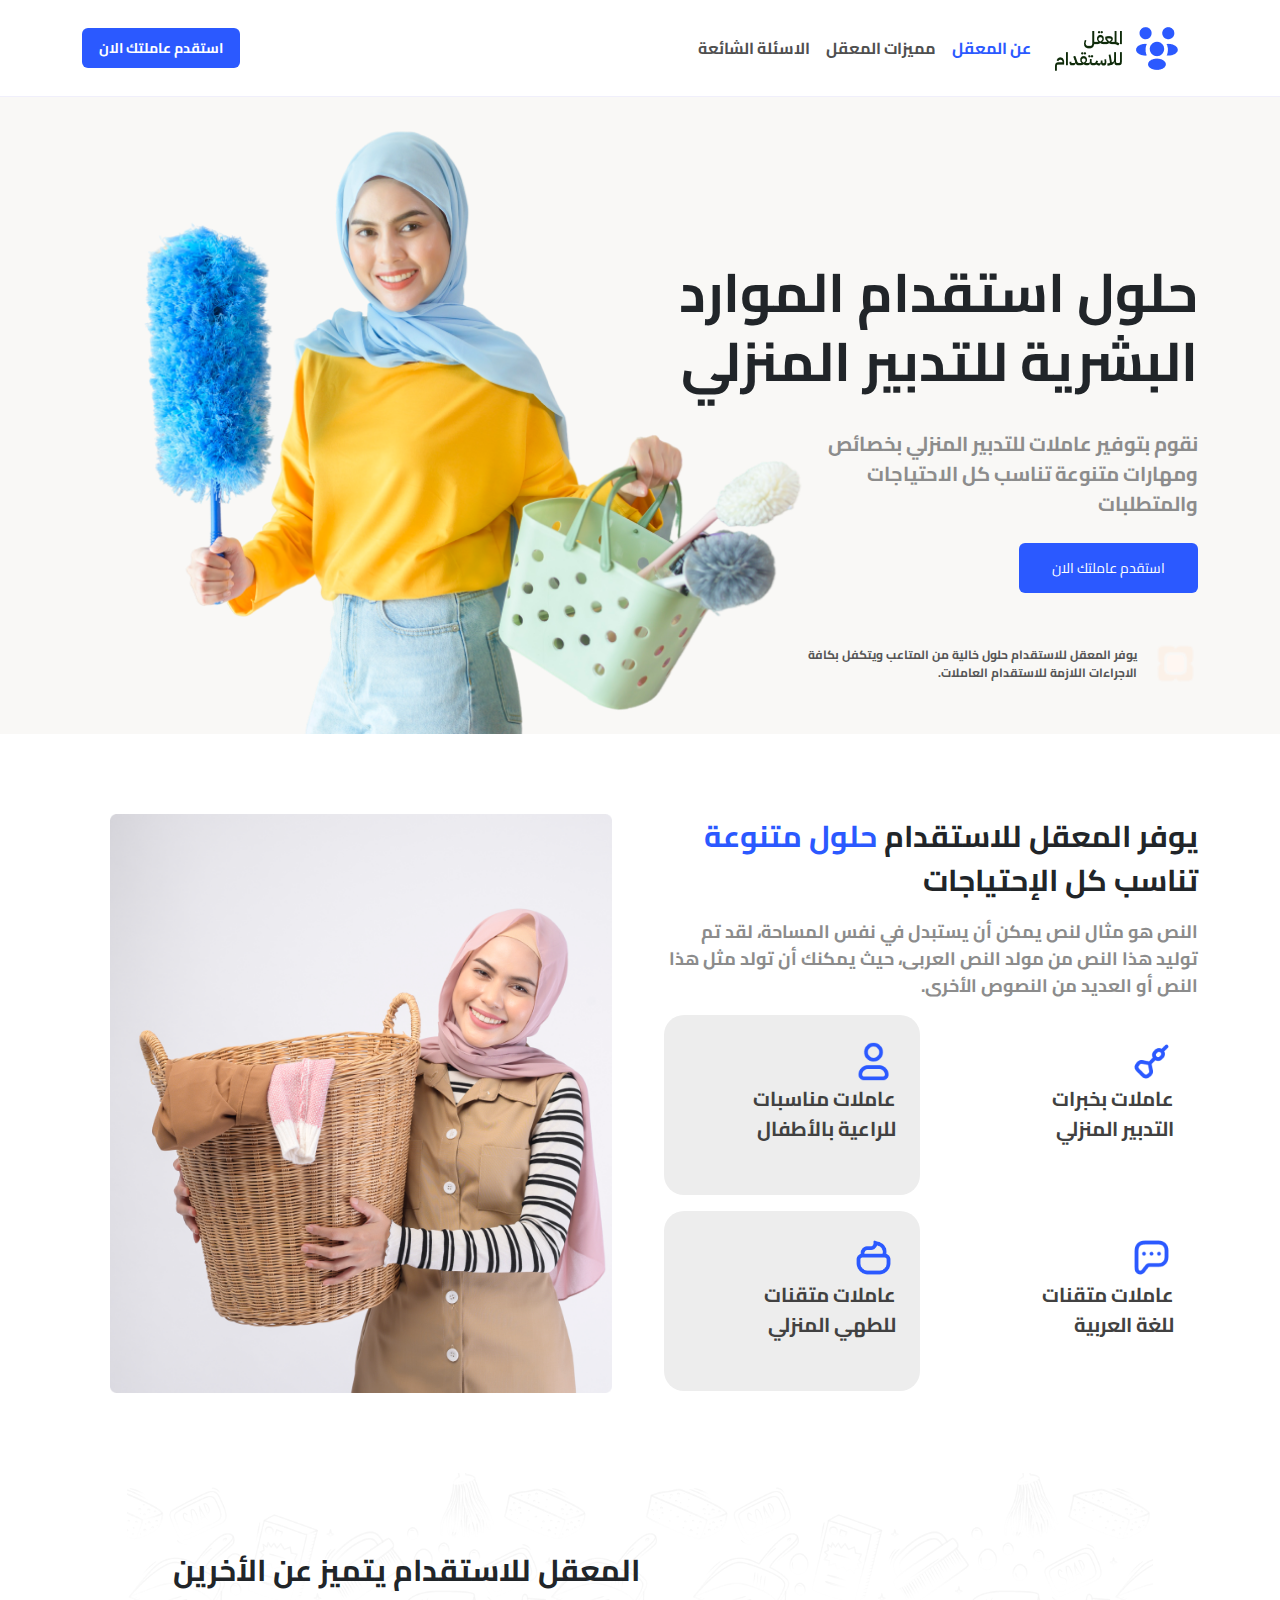
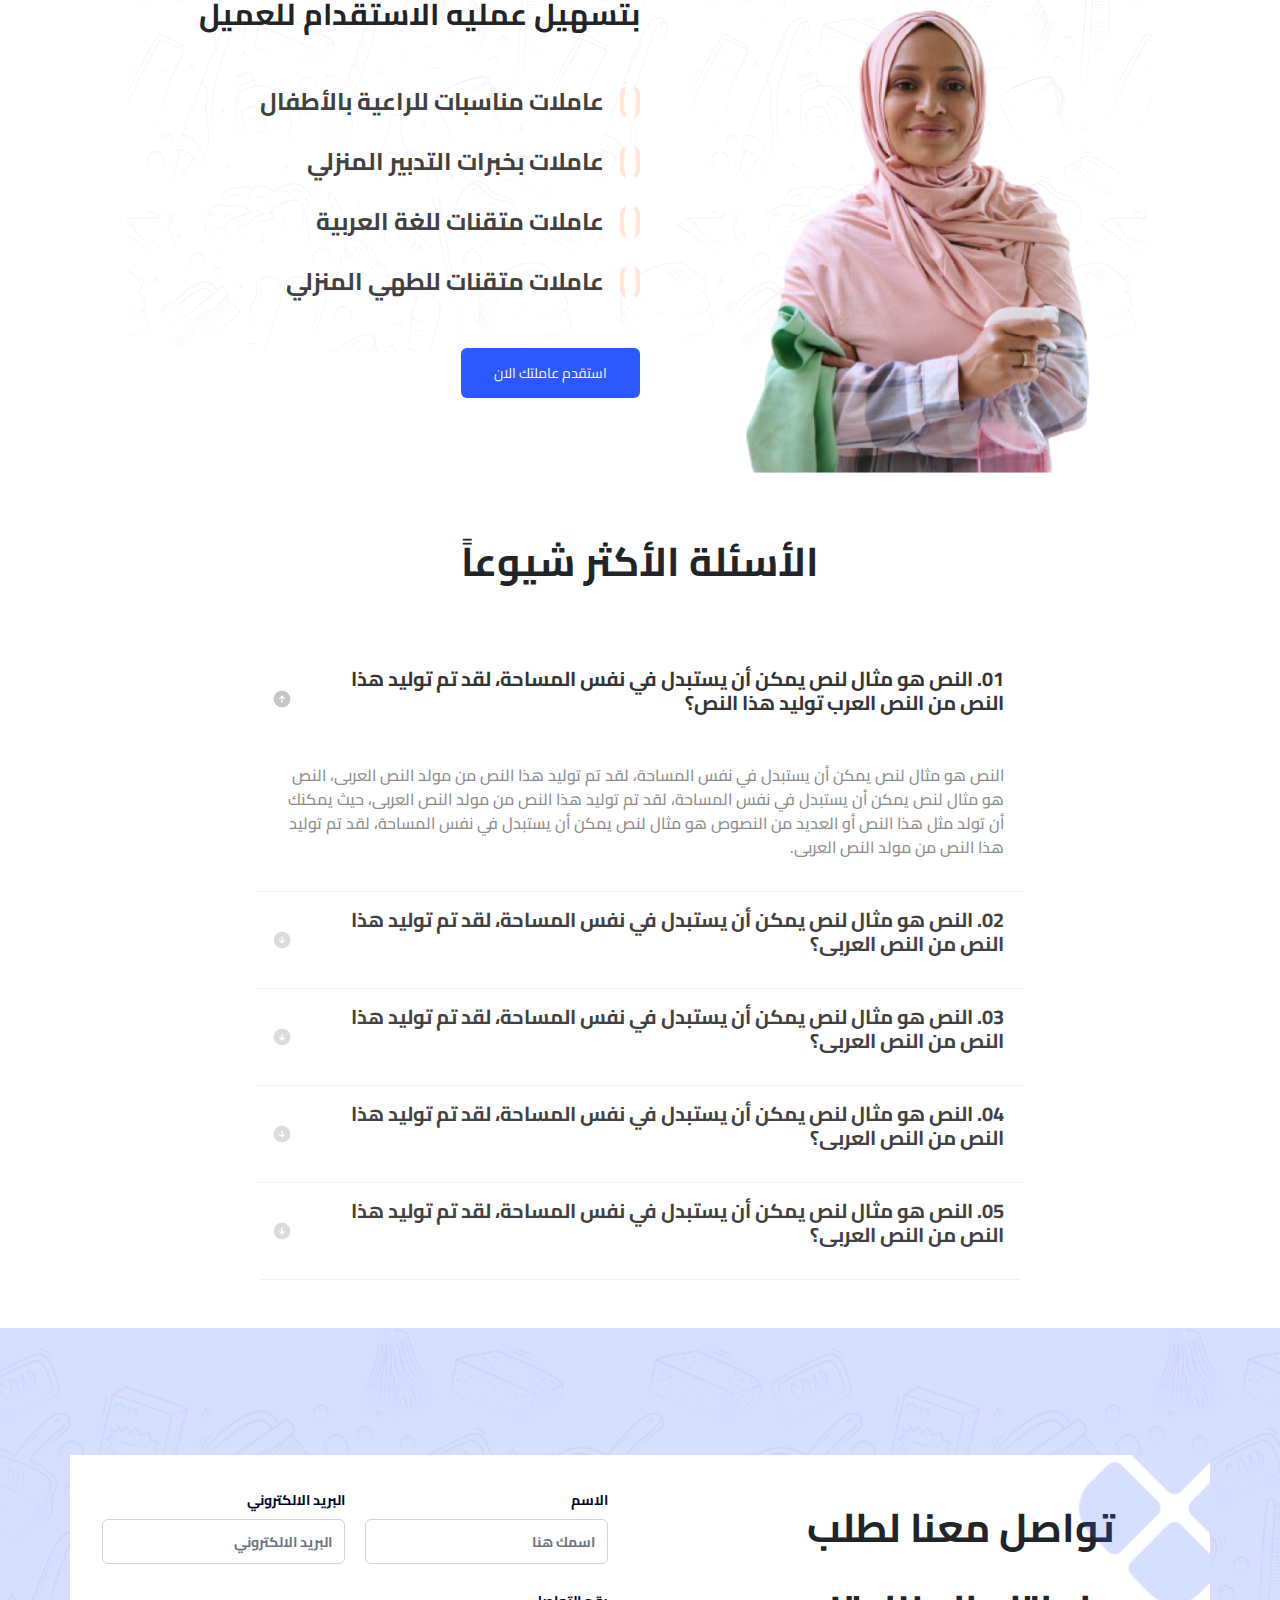
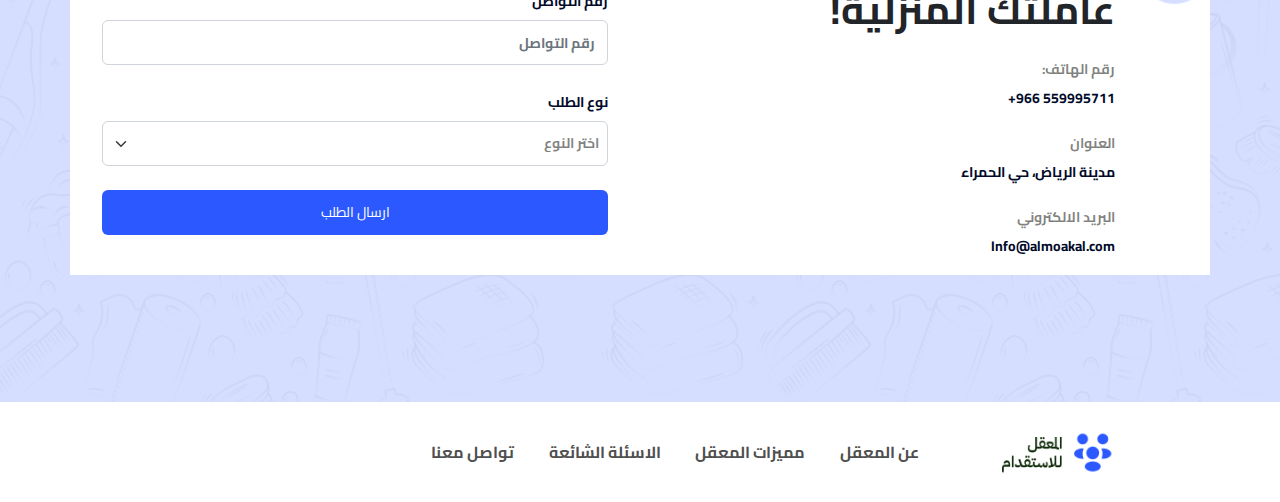
==== commit f10910a3: "last" ====
--- a/index.html
+++ b/index.html
@@ -300,13 +300,13 @@
       <img src="./images/Group 33861.png" alt="">
     </div>
     <div class="d-flex flex-wrap gap-2 col-12 col-md-9 justify-content-between"> 
-      <div class="d-flex col-11 col-lg-6 justify-content-between">
+      <div class="d-flex col-12 col-md-10 col-lg-7 justify-content-between">
         <a class="nav-link" href="#">عن المعقل</a>
         <a class="nav-link" href="#">مميزات المعقل</a>
         <a class="nav-link" href="#">الاسئلة الشائعة </a>
         <a class="nav-link" href="#"> تواصل معنا </a>
       </div>
-      <div class="col-3 d-flex justify-content-between social">
+      <div class="col-3 col-md-2 d-flex justify-content-between social">
         <a class="nav-link ms-2" href="#"> <i class="fa-brands fa-instagram"></i></a>
         <a class="nav-link mx-2" href="#"><i class="fa-brands fa-twitter"></i></a>
         <a class="nav-link mx-2" href="#"><i class="fa-brands fa-facebook-f"></i></a>
--- a/css/media.css
+++ b/css/media.css
@@ -246,8 +246,11 @@
   .section-five{
     height: 750px;
   }
-  footer .nav-link {
-    font-size: 11px;
+  
+  footer .social{
+    position: absolute;
+    top: 25px;
+    left: 16px;
   }
 }
 
@@ -350,13 +353,12 @@
   footer .h-45{
     height: 35px;
   }
-  footer .social{
-    position: absolute;
-    top: 25px;
-    left: 16px;
-  }
+  
   footer{
     padding: 10px 0;
     height: 90px;
   }
+  footer .nav-link {
+    font-size: 14px;
+  }
 }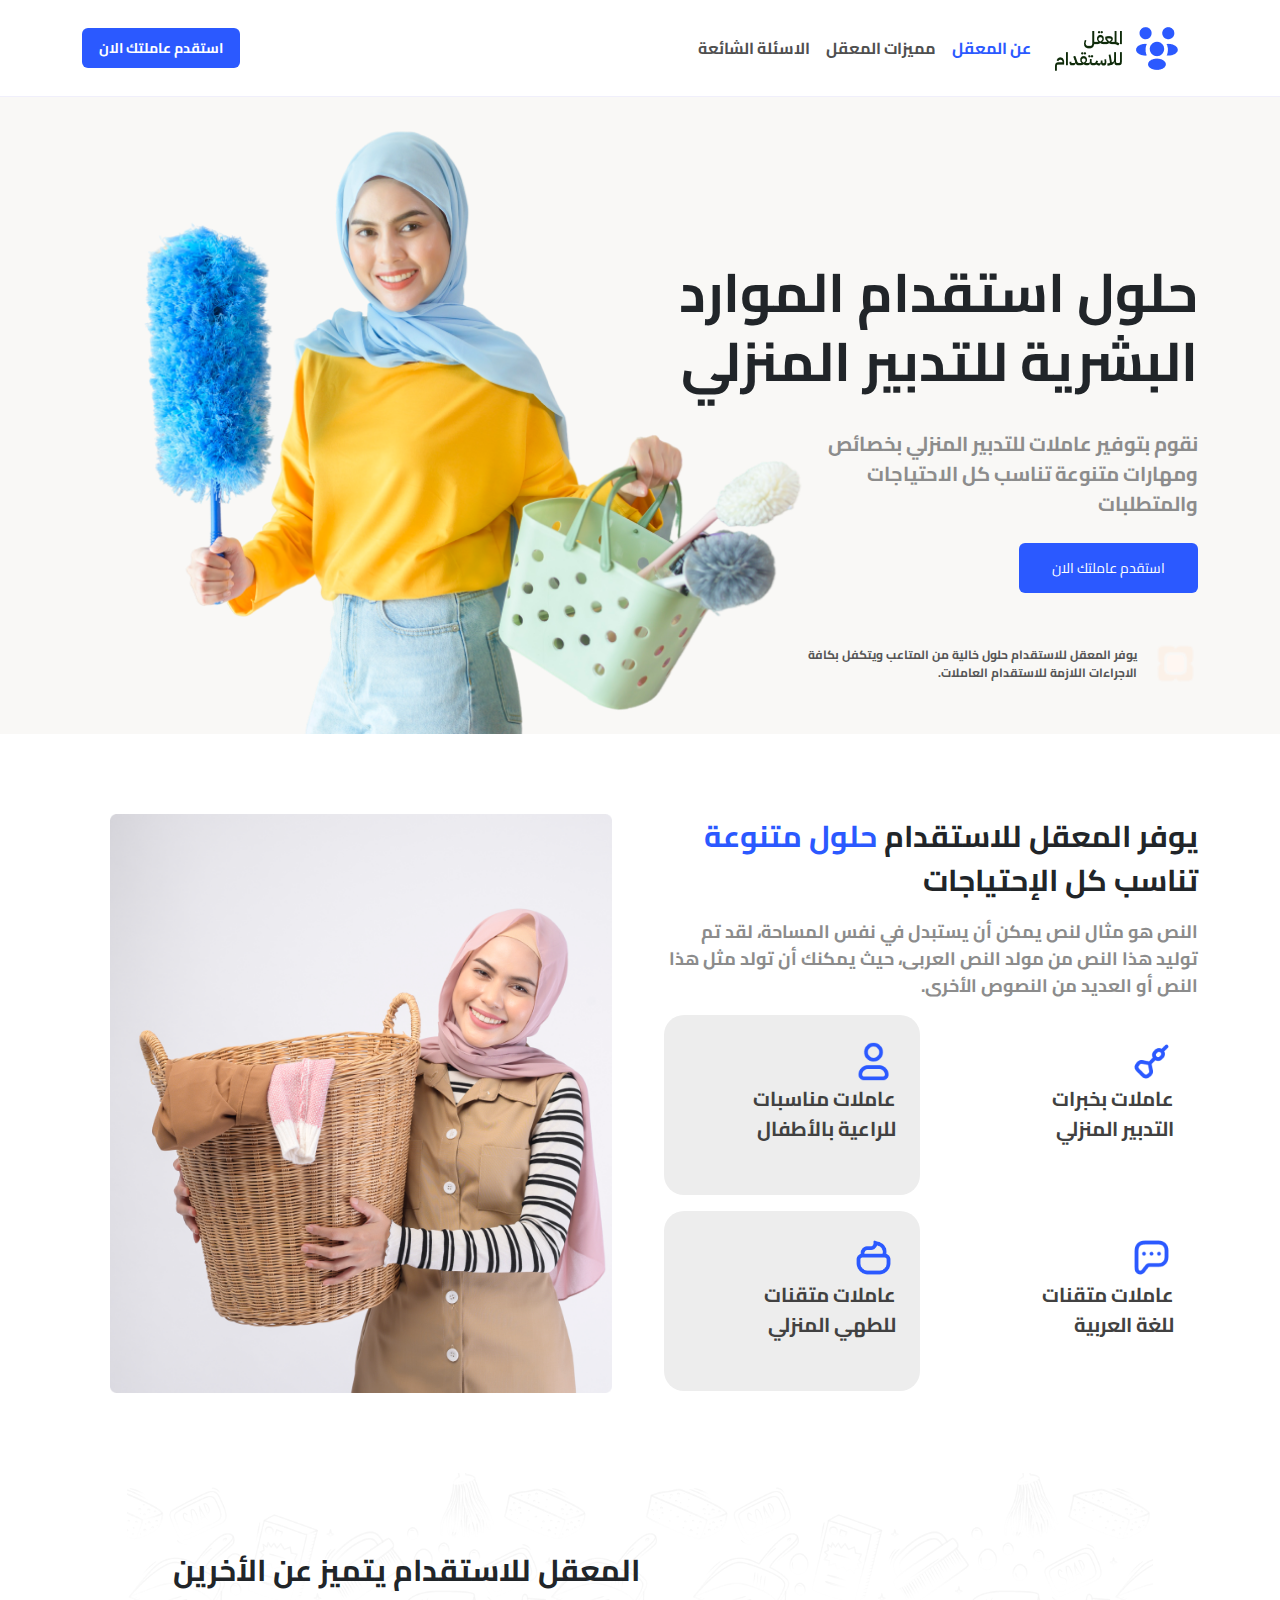
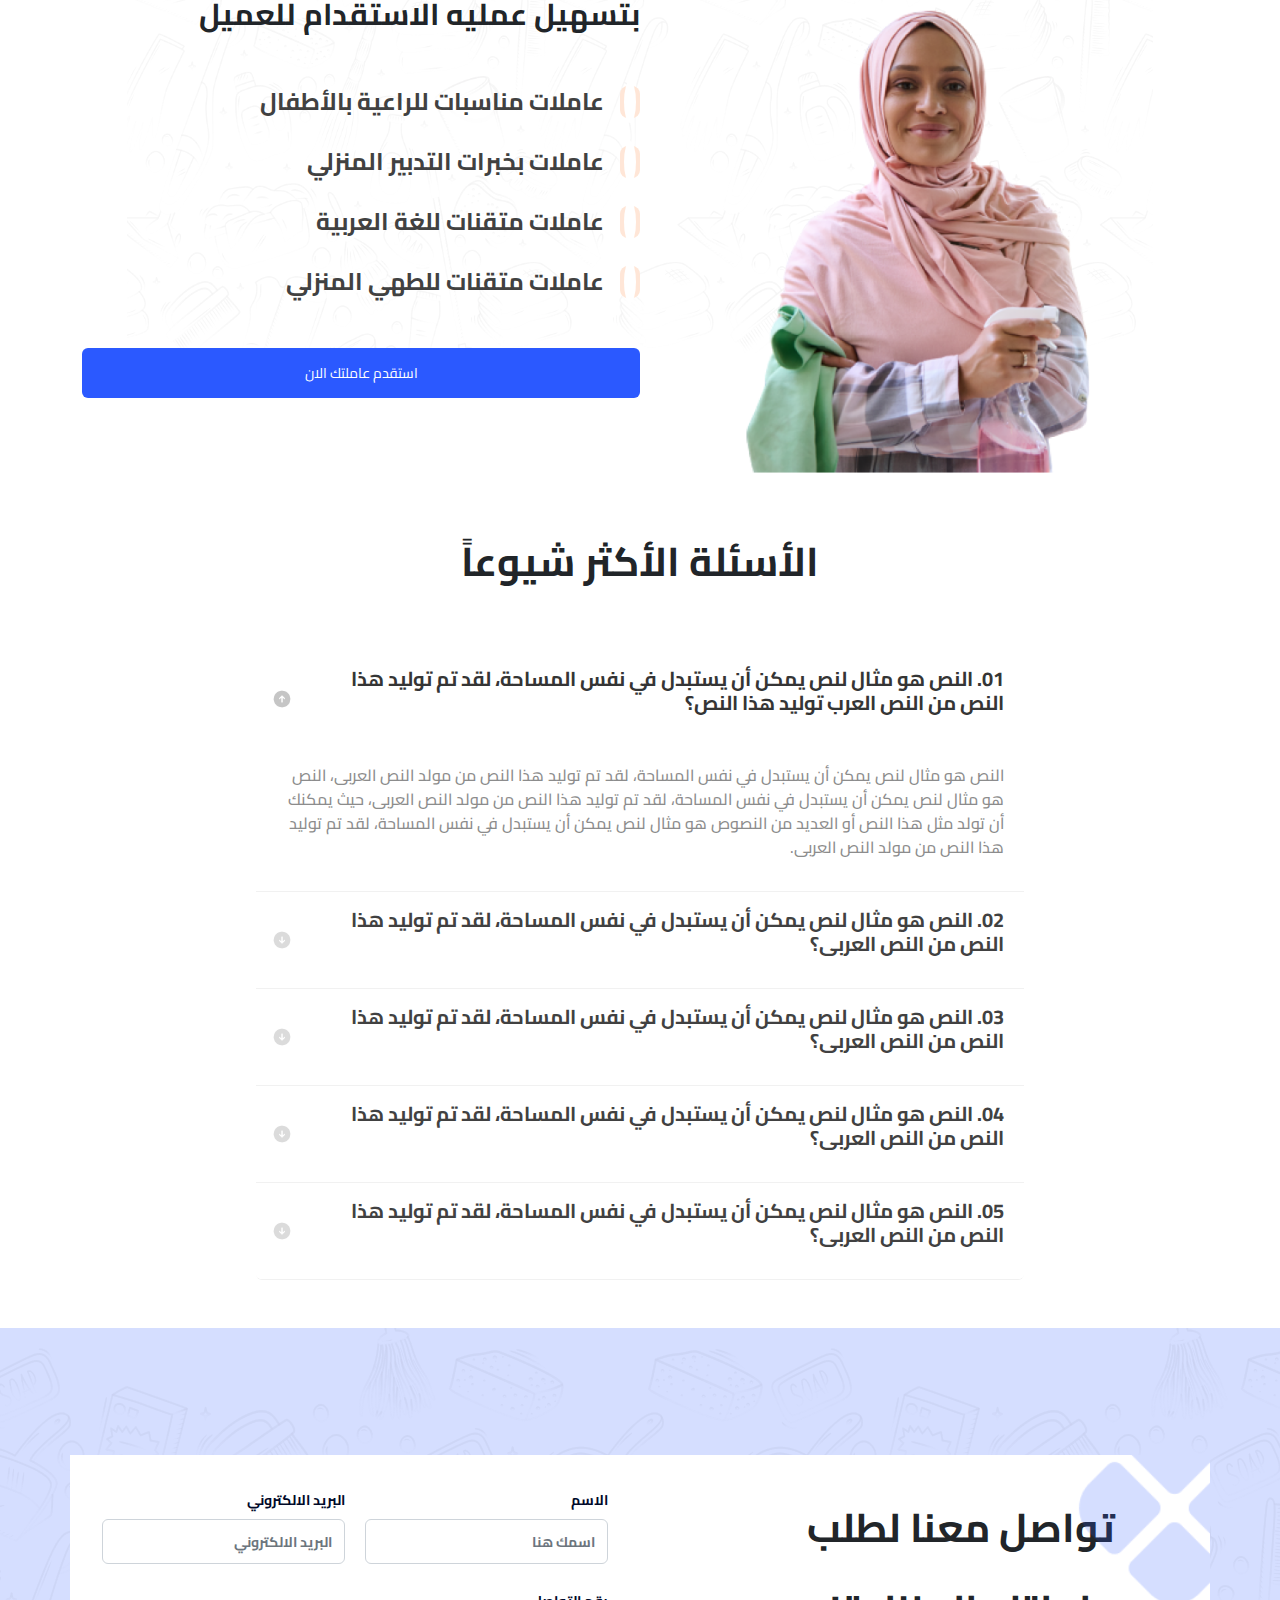
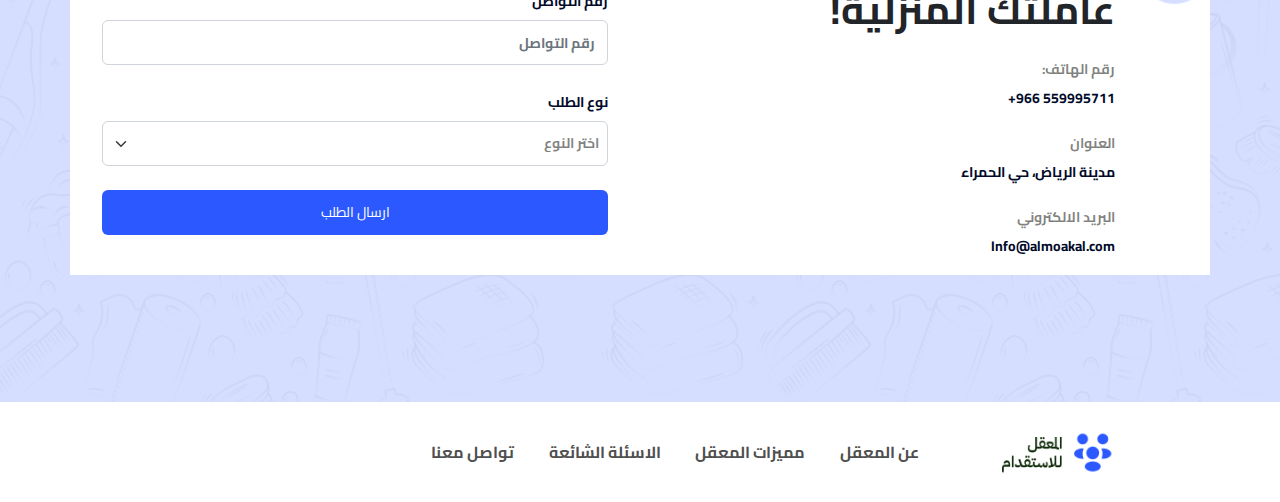
==== commit 37af7df9: "respponsive" ====
--- a/index.html
+++ b/index.html
@@ -37,7 +37,7 @@
               <a class="nav-link" href="#">الاسئلة الشائعة </a>
             </div>
             <div class="d-flex flex-column flex-lg-row">
-              <div class="d-flex">
+              <div class="d-flex justify-content-center justify-content-sm-start">
                 <a class="nav-link ms-2" href="#"> <i class="fa-brands fa-linkedin-in"></i></a>
                 <a class="nav-link mx-2" href="#"><i class="fa-brands fa-twitter"></i></a>
                 <a class="nav-link mx-2" href="#"><i class="fa-brands fa-facebook-f"></i></a>
@@ -45,6 +45,11 @@
               <a class="nav-link btn d-flex align-items-center justify-content-center px-3 me-lg-4" href="#">استقدم
                 عاملتك الان </a>
             </div>
+            <div class="d-flex align-items-center text-box d-none mt-3">
+              <img class="img-text ms-3" src="./images/Group 33863.png" alt="not found">
+              <p class="font-12 m-0 text">يوفر المعقل للاستقدام حلول خالية من المتاعب ويتكفل بكافة الاجراءات اللازمة
+                للاستقدام العاملات.</p>
+            </div>
           </div>
         </div>
       </div>
@@ -52,7 +57,7 @@
   </header>
 
 
-  <section class="hero-section position-relative">
+  <section class="hero-section position-relative one">
     <div class="container h-100">
       <div class="h-100 bg-image d-flex justify-content-end">
         <img src="./images/girl.png" alt="not found" />
@@ -72,6 +77,22 @@
       </div>
     </div>
   </section>
+  <section class="hero-section two d-none">
+    <div class="container h-100">
+      <div class="h-100 d-flex justify-content-end bg-img">
+        <img src="./images/girl.png" alt="not found" />
+      </div>
+      <div class="content h-100 d-flex flex-column justify-content-end mt-3">
+        <h1>حلول استقدام الموارد البشرية للتدبير المنزلي</h1>
+        <div class="w-40">
+          <p class="font-20 my-3 my-lg-4 text-center">نقوم بتوفير عاملات للتدبير المنزلي بخصائص ومهارات متنوعة تناسب كل
+            الاحتياجات
+            والمتطلبات</p>
+          <button class="btn w-100">استقدم عاملتك الان</button>
+        </div>
+      </div>
+    </div>
+  </section>
 
   <section class="section-two container d-flex flex-wrap">
     <div class="col-12 col-lg-6 ps-lg-4 h-100">
@@ -81,41 +102,40 @@
         مثل هذا النص أو العديد من النصوص الأخرى.</p>
       <div class="d-flex flex-wrap justify-content-between">
         <div class="box mb-3">
-          <img src="./images/Darts.png" alt="">
+          <img src="./images/Darts.png" alt="not found">
           <p class="font-24 w-75">عاملات بخبرات
             التدبير المنزلي</p>
         </div>
         <div class="box mb-3 bg">
-          <img src="./images/User.png" alt="">
+          <img src="./images/User.png" alt="not found">
           <p class="font-24 w-75">عاملات مناسبات
             للراعية بالأطفال</p>
         </div>
         <div class="box mb-3">
-          <img src="./images/Chat Dots.png" alt="">
+          <img src="./images/Chat Dots.png" alt="not found">
           <p class="font-24 w-75">عاملات متقنات
             للغة العربية </p>
         </div>
         <div class="box mb-3 bg">
-          <img src="./images/Cream.png" alt="">
+          <img src="./images/Cream.png" alt="not found">
           <p class="font-24 w-75">عاملات متقنات
             للطهي المنزلي</p>
         </div>
       </div>
     </div>
-    <div class="col-12 col-lg-6 h-100">
+    <div class="col-12 col-lg-6 h-100 image">
       <img src="./images/girl1.png" alt="not found">
     </div>
   </section>
-
 
   <section class="section-three position-relative">
     <div class="h-100">
-      <img src="./images/Mask group (1).png" alt="">
+      <img src="./images/Mask group (1).png" alt="not found">
     </div>
     <div class="position-absolute top-0 h-100 w-100 content">
       <div class="container h-100 d-flex flex-wrap-reverse align-items-center">
         <div class="h-100 col-12 col-md-6 d-flex align-items-end">
-          <img src="./images/BG1.png" alt="">
+          <img src="./images/BG1.png" alt="not found">
         </div>
         <div class="col-12 col-md-6">
           <h3 class="mb-3 mb-md-5"> المعقل للاستقدام يتميز عن الأخرين بتسهيل عمليه الاستقدام للعميل</h3>
@@ -124,34 +144,37 @@
               <span class="circle ms-3">
                 <i class="fa-solid fa-check"></i>
               </span>
+              <img class="d-none img-check" src="./images/check.png" alt="not found">
               <p class="m-0 font-28">عاملات مناسبات للراعية بالأطفال</p>
             </li>
             <li class="d-flex align-items-center mb-2 mb-md-4">
               <span class="circle ms-3">
                 <i class="fa-solid fa-check"></i>
               </span>
+              <img class="d-none img-check" src="./images/check.png" alt="not found">
               <p class="m-0 font-28">عاملات بخبرات التدبير المنزلي</p>
             </li>
             <li class="d-flex align-items-center mb-2 mb-md-4">
               <span class="circle ms-3">
                 <i class="fa-solid fa-check"></i>
               </span>
+              <img class="d-none img-check" src="./images/check.png" alt="not found">
               <p class="m-0 font-28">عاملات متقنات للغة العربية</p>
             </li>
             <li class="d-flex align-items-center mb-2 mb-md-4">
               <span class="circle ms-3">
                 <i class="fa-solid fa-check"></i>
               </span>
+              <img class="d-none img-check" src="./images/check.png" alt="not found">
               <p class="m-0 font-28">عاملات متقنات للطهي المنزلي</p>
             </li>
           </ul>
-          <button class="btn mt-3 mt-lg-4">استقدم عاملتك الان</button>
-
-        </div>
-      </div>
-    </div>
-  </section>
-
+          <button class="btn mt-3 mt-lg-4 w-100">استقدم عاملتك الان</button>
+
+        </div>
+      </div>
+    </div>
+  </section>
 
   <section class="section-four my-5">
     <h3 class="text-center font-48 mb-3 mb-md-5">الأسئلة الأكثر شيوعاً</h3>
@@ -238,25 +261,27 @@
 
   <section class="section-five position-relative d-flex align-items-center justify-content-center">
     <div class="w-100 h-100">
-      <img src="./images/Mask group3.png" alt="">
+      <img src="./images/Mask group3.png" alt="not found">
     </div>
     <div class="container position-absolute p-0 col-11 col-md-12">
       <div class="position-relative d-flex flex-wrap h-100">
-        <img src="./images/main-component.png" class="position-absolute icon" alt="">
+        <img src="./images/main-component.png" class="position-absolute icon" alt="not found">
         <div class="col-12 col-md-6 h-100 box pb-0 d-flex">
           <div class="w-75 m-auto">
             <h3 class="font-48">تواصل معنا لطلب عاملتك المنزلية!</h3>
-            <div class="mb-4">
-              <p class="font-14 mb-2">رقم الهاتف:</p>
-              <p class="font-color text-end" dir="ltr">+966 559995711</p>
-            </div>
-            <div class="mb-4">
-              <p class="font-14 mb-2">العنوان</p>
-              <p class="font-color">مدينة الرياض، حي الحمراء</p>
-            </div>
-            <div class="mb-4">
-              <p class="font-14 mb-2">البريد الالكتروني</p>
-              <p class="font-color">Info@almoakal.com</p>
+            <div class="info">
+              <div class="mb-2 mb-sm-4 col-5 col-sm-12">
+                <p class="font-14 mb-2">رقم الهاتف:</p>
+                <p class="font-color text-end" dir="ltr">+966 559995711</p>
+              </div>
+              <div class="mb-2 mb-sm-4 col-6 col-sm-12">
+                <p class="font-14 mb-2">العنوان</p>
+                <p class="font-color">مدينة الرياض، حي الحمراء</p>
+              </div>
+              <div class="mb-2 mb-sm-4">
+                <p class="font-14 mb-2">البريد الالكتروني</p>
+                <p class="font-color">Info@almoakal.com</p>
+              </div>
             </div>
           </div>
         </div>
@@ -297,10 +322,10 @@
 
   <footer class="container d-flex align-items-center flex-wrap position-relative">
     <div class="h-45 col-3">
-      <img src="./images/Group 33861.png" alt="">
-    </div>
-    <div class="d-flex flex-wrap gap-2 col-12 col-md-9 justify-content-between"> 
-      <div class="d-flex col-12 col-md-10 col-lg-7 justify-content-between">
+      <img src="./images/Group 33861.png" alt="not found">
+    </div>
+    <div class="d-flex flex-wrap gap-2 col-12 col-md-9 justify-content-between">
+      <div class="d-flex col-12 col-md-10 col-lg-7 justify-content-between footer-none">
         <a class="nav-link" href="#">عن المعقل</a>
         <a class="nav-link" href="#">مميزات المعقل</a>
         <a class="nav-link" href="#">الاسئلة الشائعة </a>
--- a/css/style.css
+++ b/css/style.css
@@ -82,6 +82,7 @@
   padding: 0 2rem;
 }
 
+header .img-text,
 .hero-section .img-text {
   width: 45px;
   height: 45px;
@@ -256,6 +257,7 @@
   object-fit: contain;
 }
 
+
 /* fonts */
 .font-48 {
   font-size: 48px;
--- a/css/media.css
+++ b/css/media.css
@@ -192,15 +192,28 @@
 
 /* // Small devices (landscape phones, less than 768px) */
 @media (max-width: 767.98px) {
+  .hero-section .bg-img img {
+    height: 300px;
+  }
   .section-five form.box{
     padding-top: 0 !important;
   }
   .section-three {
-    height: 750px;
-  }
-
+    height: 718px;
+  }
+  .hero-section.one{
+    display: none;
+  }
+  .hero-section.two,.text-box,.img-check{
+    display: flex !important;
+  }
+  .img-check{
+    height: 30px !important;
+    margin: 0 0 0 10px !important;
+    width: 30px;
+  }
   .hero-section {
-    height: 345px;
+    height: auto;
   }
 
   h1 {
@@ -210,11 +223,7 @@
   }
 
   .w-40 {
-    width: 60%;
-  }
-
-  .text {
-    width: 70%;
+    width: auto;
   }
 
   .section-two .font-20 {
@@ -252,6 +261,19 @@
     top: 25px;
     left: 16px;
   }
+  .text {
+    width: auto;
+  }
+  .image, .section-four,.footer-none,.circle{
+    display: none !important;
+  }
+  footer{
+    height: 70px;
+  }
+  .info{
+    display: flex;
+    flex-wrap: wrap;
+  }
 }
 
 /* // Extra small devices (portrait phones, less than 576px) */
@@ -277,9 +299,9 @@
   }
 
 
-  .hero-section {
+  /* .hero-section {
     height: 330px;
-  }
+  } */
 
   h1 {
     font-size: 20px;
@@ -295,9 +317,7 @@
     width: 90%;
   }
 
-  .text {
-    width: 40%;
-  }
+ 
 
   .font-20 {
     font-size: 14px;
@@ -308,7 +328,6 @@
   }
 
   .hero-section .btn {
-    height: 35px;
     padding: 0 1.5rem;
     font-size: 11px;
   }
@@ -325,11 +344,11 @@
   }
 
   .section-three img {
-    height: 300px;
+    height: 326px;
   }
 
   .section-three {
-    height: 650px;
+    height: 645px;
   }
 
   .font-48 {
@@ -348,7 +367,7 @@
     width: 100%;
   }
   .section-five{
-    height: 800px;
+    height: 700px;
   }
   footer .h-45{
     height: 35px;
@@ -356,9 +375,13 @@
   
   footer{
     padding: 10px 0;
-    height: 90px;
+    /* height: 90px; */
   }
   footer .nav-link {
     font-size: 14px;
   }
+  .nav-link{
+    text-align: center;
+  }
+ 
 }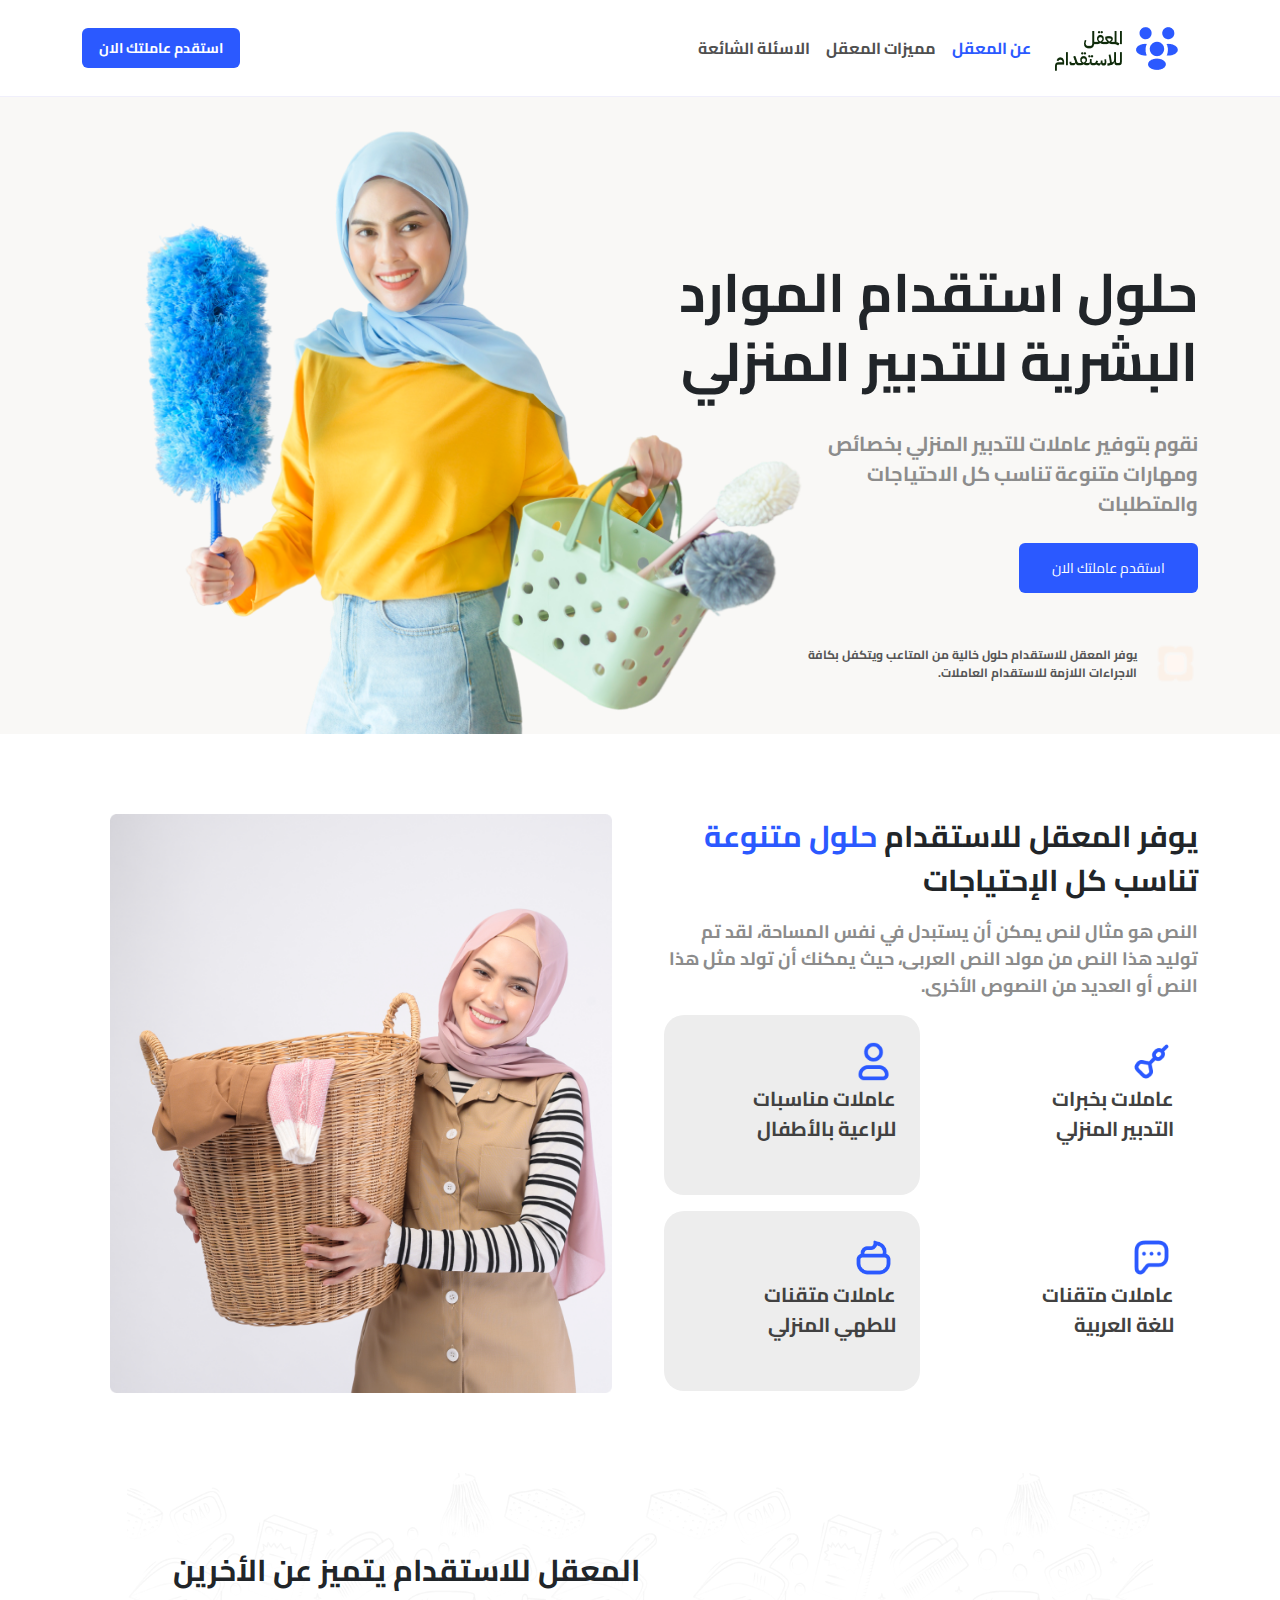
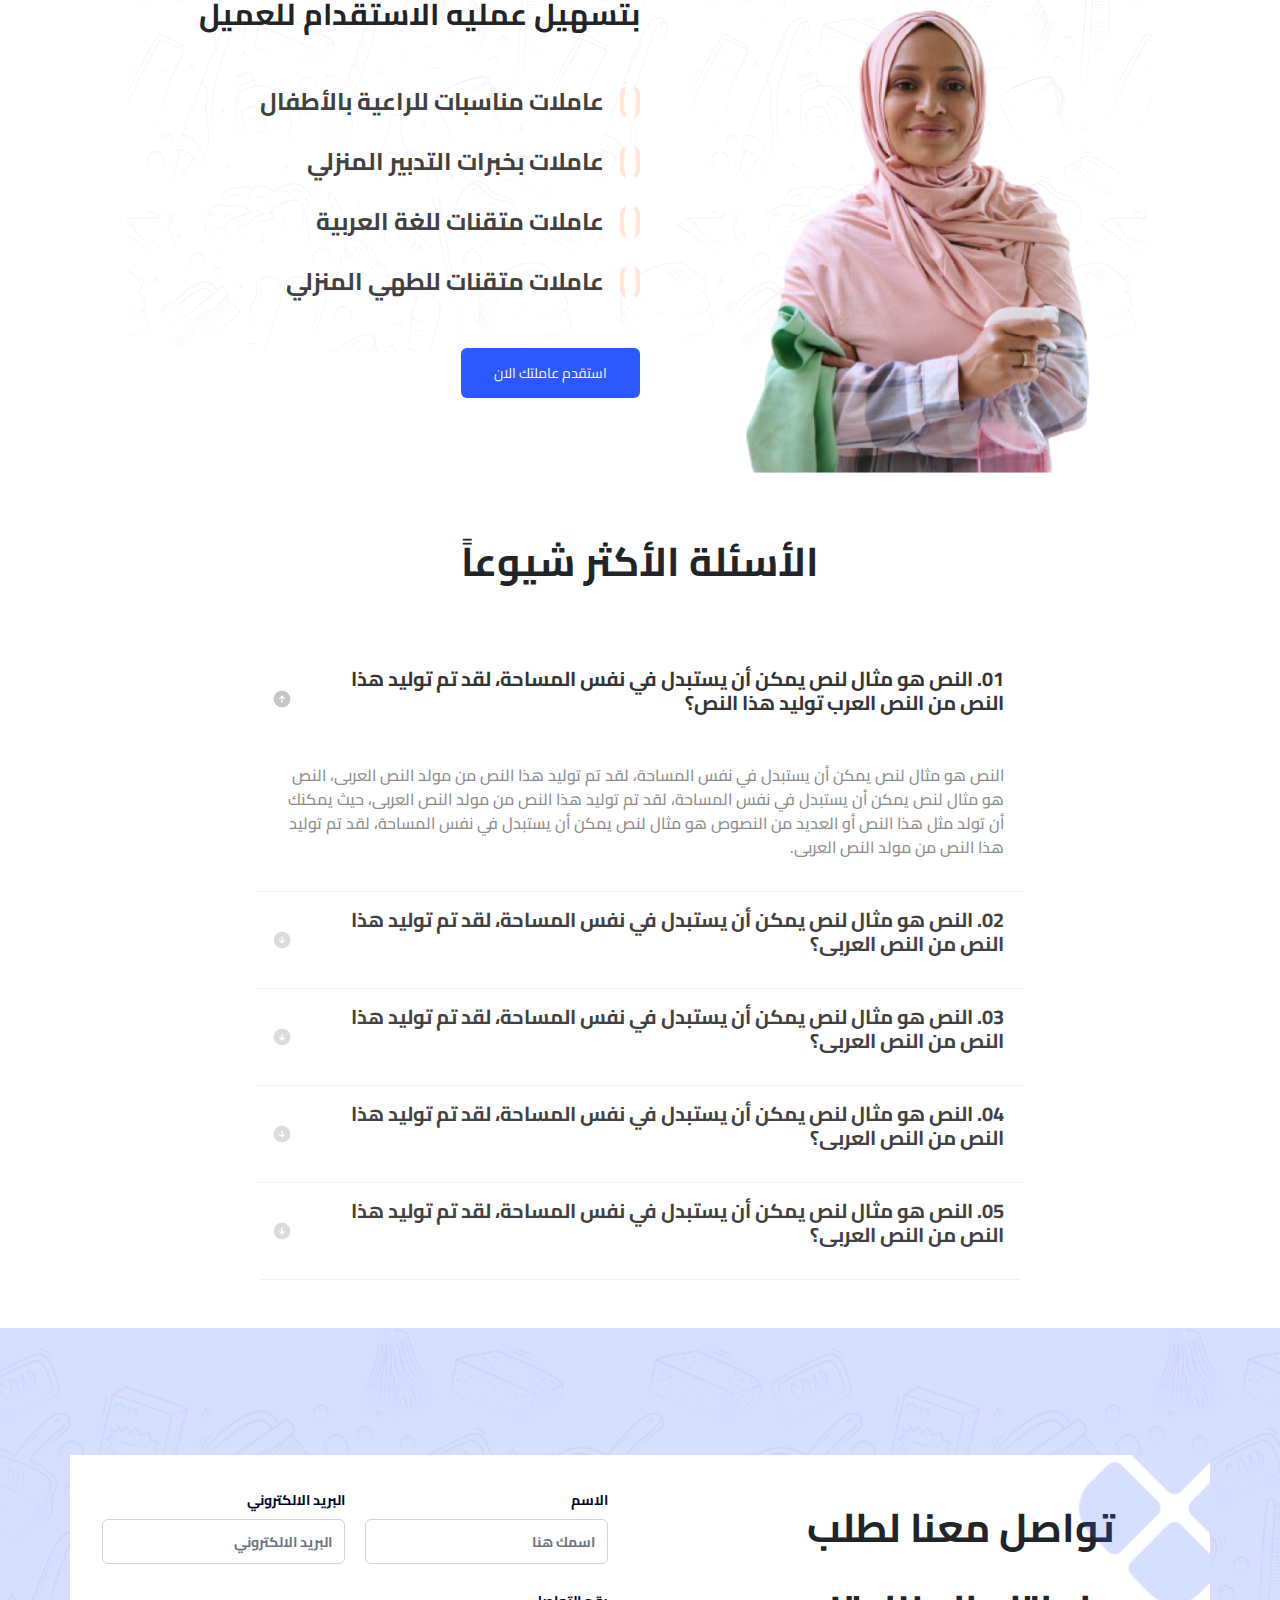
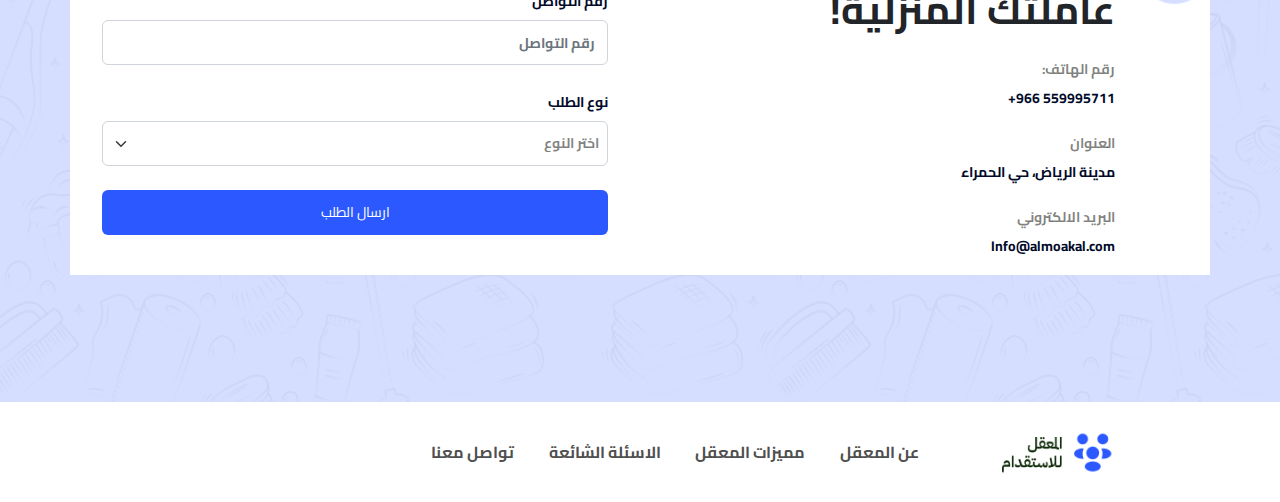
==== commit ecbaf0a3: "edit" ====
--- a/index.html
+++ b/index.html
@@ -169,7 +169,7 @@
               <p class="m-0 font-28">عاملات متقنات للطهي المنزلي</p>
             </li>
           </ul>
-          <button class="btn mt-3 mt-lg-4 w-100">استقدم عاملتك الان</button>
+          <button class="btn mt-3 mt-lg-4 w-sm-100">استقدم عاملتك الان</button>
 
         </div>
       </div>
--- a/css/media.css
+++ b/css/media.css
@@ -274,6 +274,9 @@
     display: flex;
     flex-wrap: wrap;
   }
+  .w-sm-100{
+    width: 100%;
+  }
 }
 
 /* // Extra small devices (portrait phones, less than 576px) */
@@ -314,7 +317,7 @@
   }
 
   .w-40 {
-    width: 90%;
+    width: 100%;
   }
 
  
